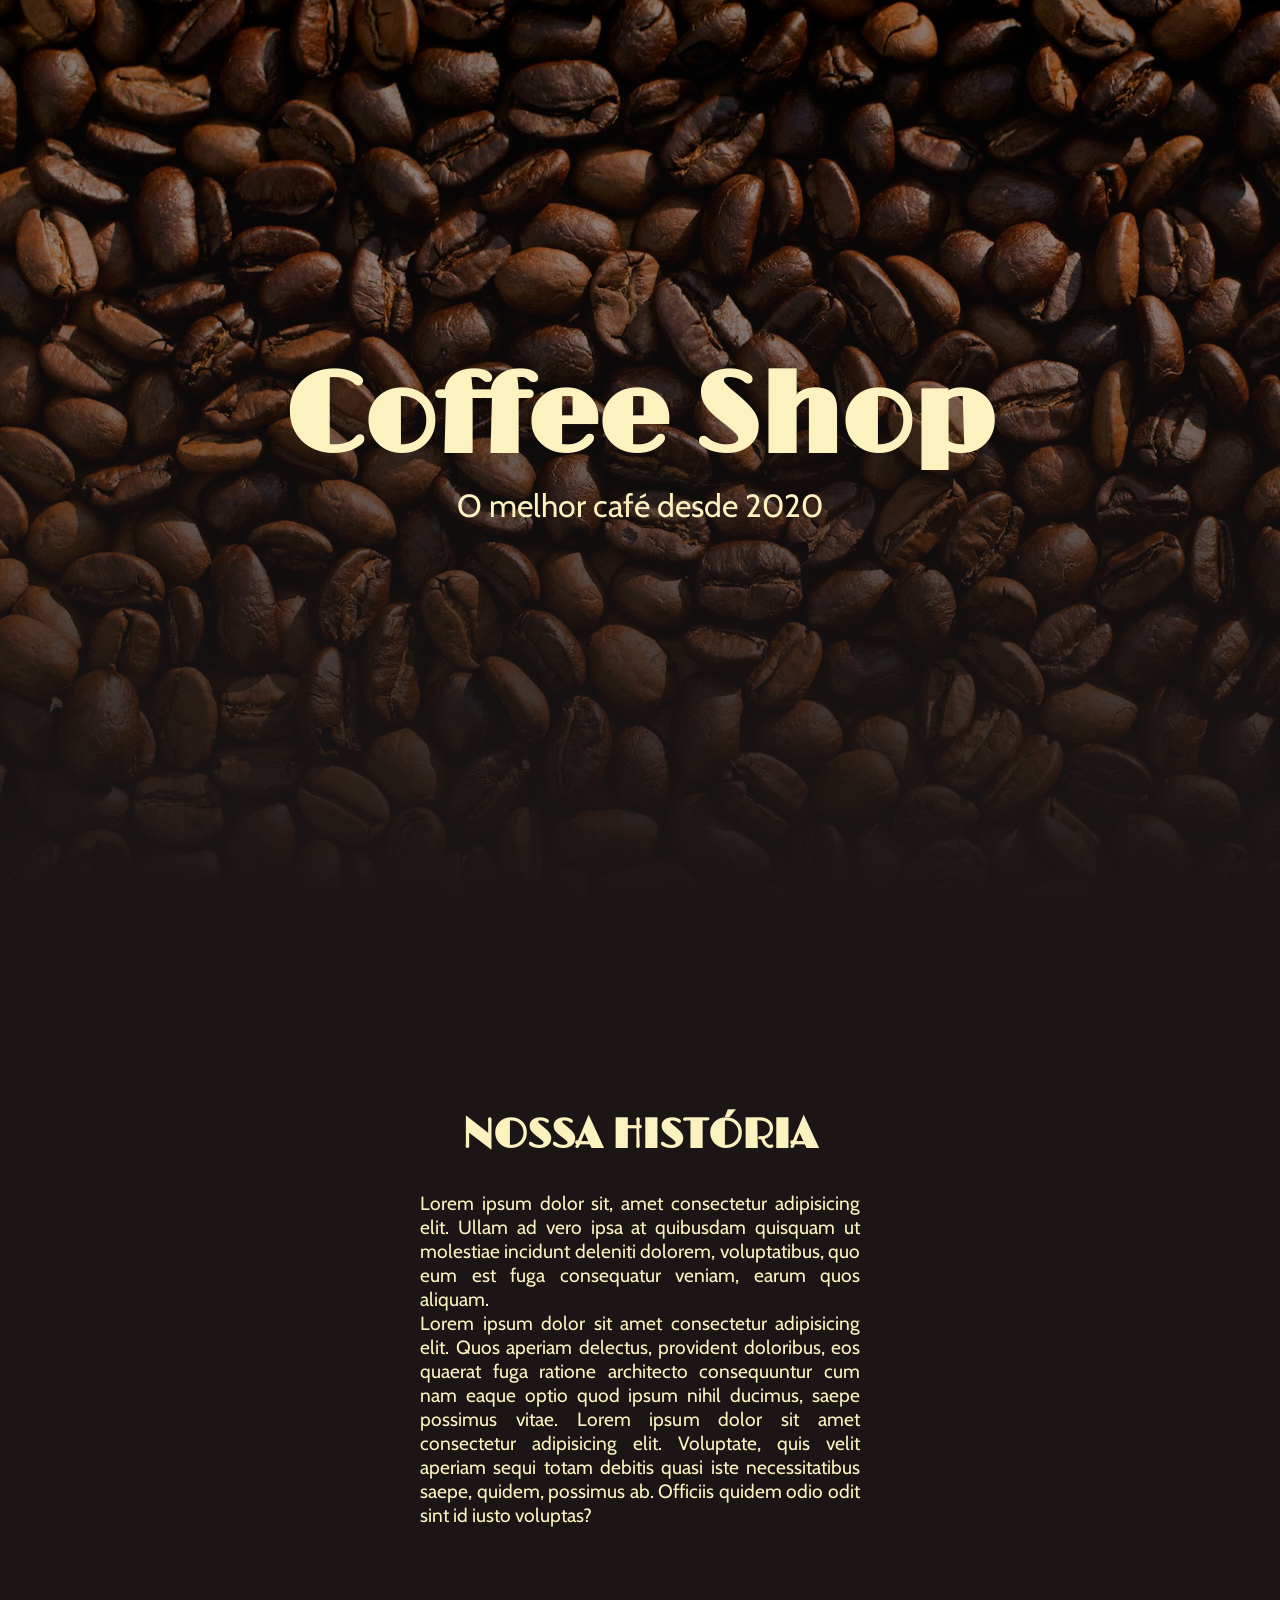
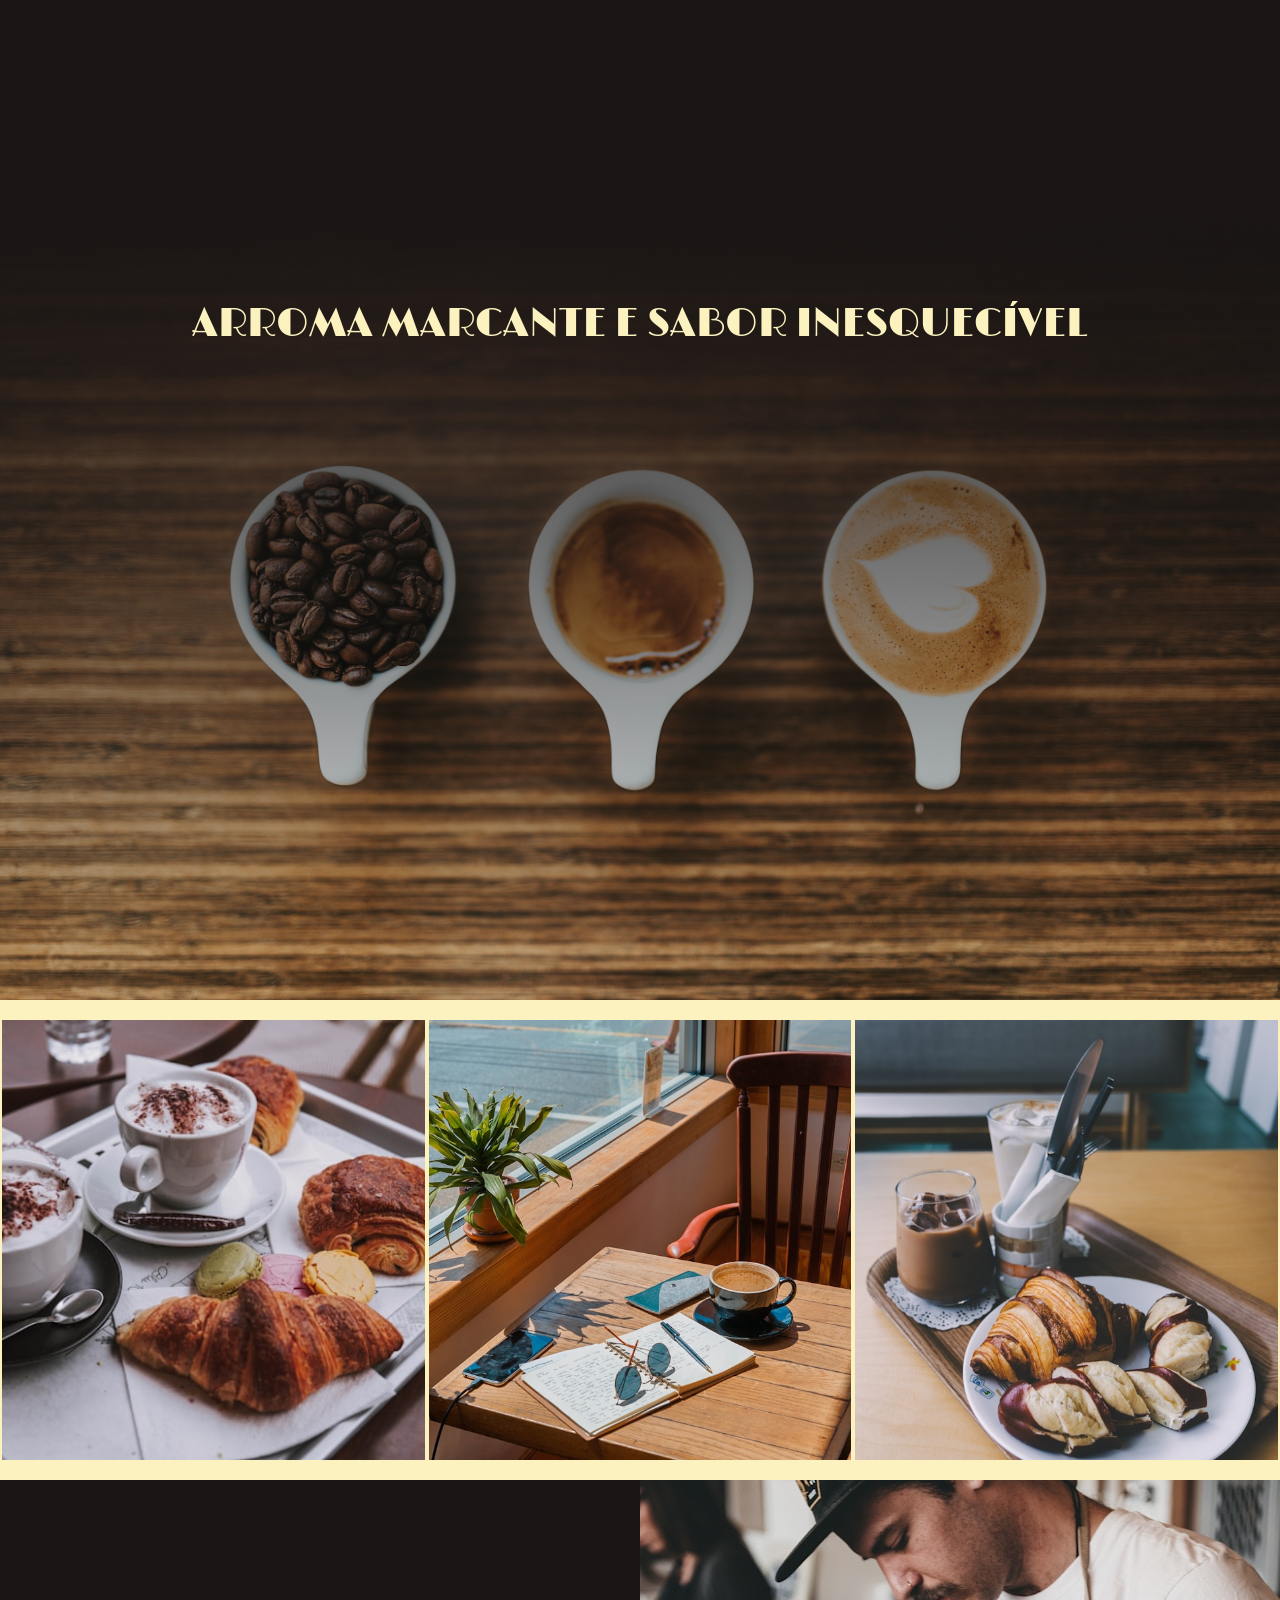
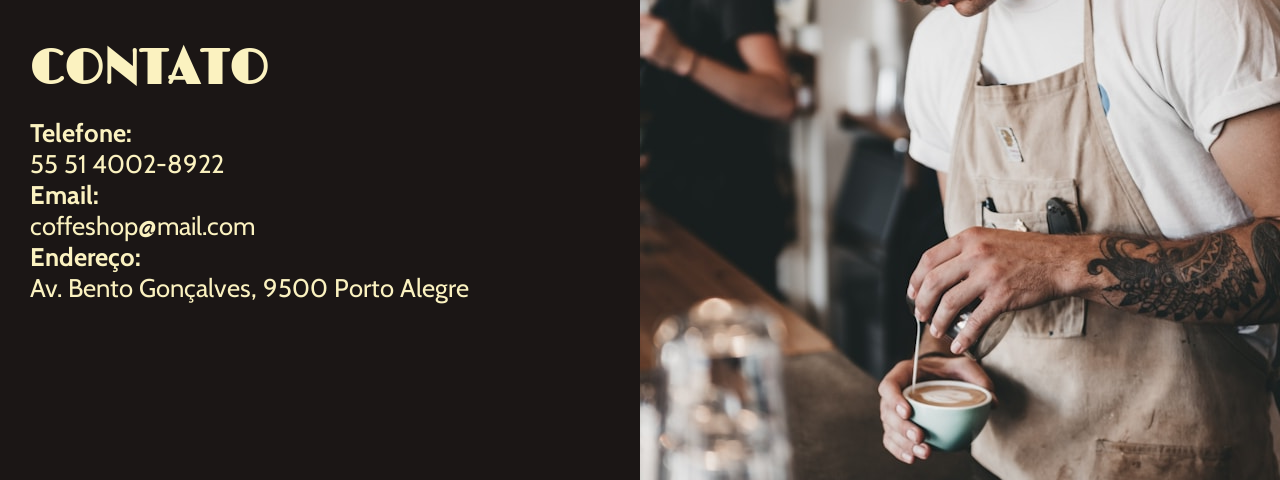
==== index.html @ 63035c63 "Organizando arquivos" ====
<!DOCTYPE html>
<html lang="pt-br">
<head>
    <meta charset="UTF-8">
    <meta name="viewport" content="width=device-width, initial-scale=1.0">
    <title>Coffee Shop</title>
    <link rel="stylesheet" href="estilos/style01.css">
    <link rel="shortcut icon" href="icon.ico" type="image/x-icon">
</head>
<body>
    <header>
        <div>
            <div>
                <h1>Coffee Shop</h1>
                <p>O melhor café desde 2020</p>
            </div>
        </div>
    </header>

    <main>
        <div>
            <section id="historia">
                <h2>NOSSA HISTÓRIA</h2>
                <P>Lorem ipsum dolor sit, amet consectetur adipisicing elit. Ullam ad vero ipsa at quibusdam quisquam ut molestiae incidunt deleniti dolorem, voluptatibus, quo eum est fuga consequatur veniam, earum quos aliquam.</P>
                <p>Lorem ipsum dolor sit amet consectetur adipisicing elit. Quos aperiam delectus, provident doloribus, eos quaerat fuga ratione architecto consequuntur cum nam eaque optio quod ipsum nihil ducimus, saepe possimus vitae. Lorem ipsum dolor sit amet consectetur adipisicing elit. Voluptate, quis velit aperiam sequi totam debitis quasi iste necessitatibus saepe, quidem, possimus ab. Officiis quidem odio odit sint id iusto voluptas?</p>
            </section>
        </div>

        <section id="sabores">
            <div>
                <p>ARROMA MARCANTE E SABOR INESQUECÍVEL</p>
            </div>
        </section>

        <section id="fotos">
            <div class="foto" id="f1"></div>
            <div class="foto" id="f2"></div>
            <div class="foto" id="f3"></div>
        </section>
    </main>

    <footer>
        <div id="texto">
            <h2>CONTATO</h2>
            <br>
            <p><strong>Telefone:</strong> <br>55 51 4002-8922</p>
            <p><strong>Email:</strong> <br>coffeshop@mail.com</p>
            <p><strong>Endereço:</strong> <br>Av. Bento Gonçalves, 9500 Porto Alegre</p>
        </div>
    </footer>
</body>
</html>
---- estilos/style01.css ----
@charset "UTF-8";

@import url('https://fonts.googleapis.com/css2?family=Limelight&display=swap');

@import url('https://fonts.googleapis.com/css2?family=Cabin:ital,wght@0,400..700;1,400..700&display=swap');

* {
    margin: 0px;
    padding: 0px;
}

body {
    background-color: var(--creme);
}

:root {
    --marrom-escuro: #1B1615;
    --marrom-medio: #322F20;
    --marrom-claro: #6A5837;
    --laranja: #F7B538;
    --creme: #FBF2C0;

    --font-titulo: "Limelight", sans-serif;
    --font-texto: "Cabin", sans-serif;
}

header {
    height: 900px;
    background-image: url(../imagens/cafe-graos.jpg);
    background-attachment: fixed;
}

header > div {
    background-image: linear-gradient(to bottom, rgba(0, 0, 0, 0), var(--marrom-escuro));
    height: 100%;
}

header > div > div {
    height: 100%;
    padding: 350px 0px;
    text-align: center;
    color: var(--creme);
}

header h1 {
    font-family: var(--font-titulo);
    font-size: 7em;
}

header p {
    font-family: var(--font-texto);
    font-size: 2em;
}

main > div {
    background-color: var(--marrom-escuro);
    height: 900px;
}

main > div > section#historia {
    color: var(--creme);
    display: block;
    margin: auto;
    height: 100%;
    padding: 180px 0px;
    max-width: 440px;
}

section#historia > h2 {
    font-family: var(--font-titulo);
    font-size: 2.6em;
    text-align: center;
    margin: 30px;
}

section#historia > p {
    font-family: var(--font-texto);
    font-size: 1.2em;
    text-align: justify;
}

main > section#sabores {
    background-image: linear-gradient(to top, rgba(0, 0, 0, 0), var(--marrom-escuro)), url(../imagens/xicaras.jpg);
    background-size: cover;
    background-position: center center;
    height: 800px;
}

section#sabores > div > p {
    font-family: var(--font-titulo);
    font-size: 2.5em;
    text-align: center;
    color: var(--creme);
    padding: 100px 0px;
}

section#fotos {
    height: 440px;
    margin-top: 20px;
    margin-bottom: 20px; 
    text-align: center;
    background-color: var(--creme);
}

section#fotos > div.foto {
    display: inline-block;
    height: 100%;
    width: 33%;
    background-size: cover;
    background-position: center center;
}

div#f1 {
    background-image: url(../imagens/foto-c.jpg);
}

div#f2 {
    background-image: url(../imagens/foto-a.jpg);
}

div#f3 {
    background-image: url(../imagens/foto-d.jpg);
}

footer {
    background-color: var(--marrom-escuro);
    background-image: url(../imagens/barista.jpg);
    background-repeat: no-repeat;
    background-position: right top;
    color: var(--creme);
    height: 600px;
}

footer > div#texto {
    padding: 160px 30px;
}

footer h2 {
    font-family: var(--font-titulo);
    font-size: 3em;
}

footer p {
    font-family: var(--font-texto);
    font-size: 1.6em;
}
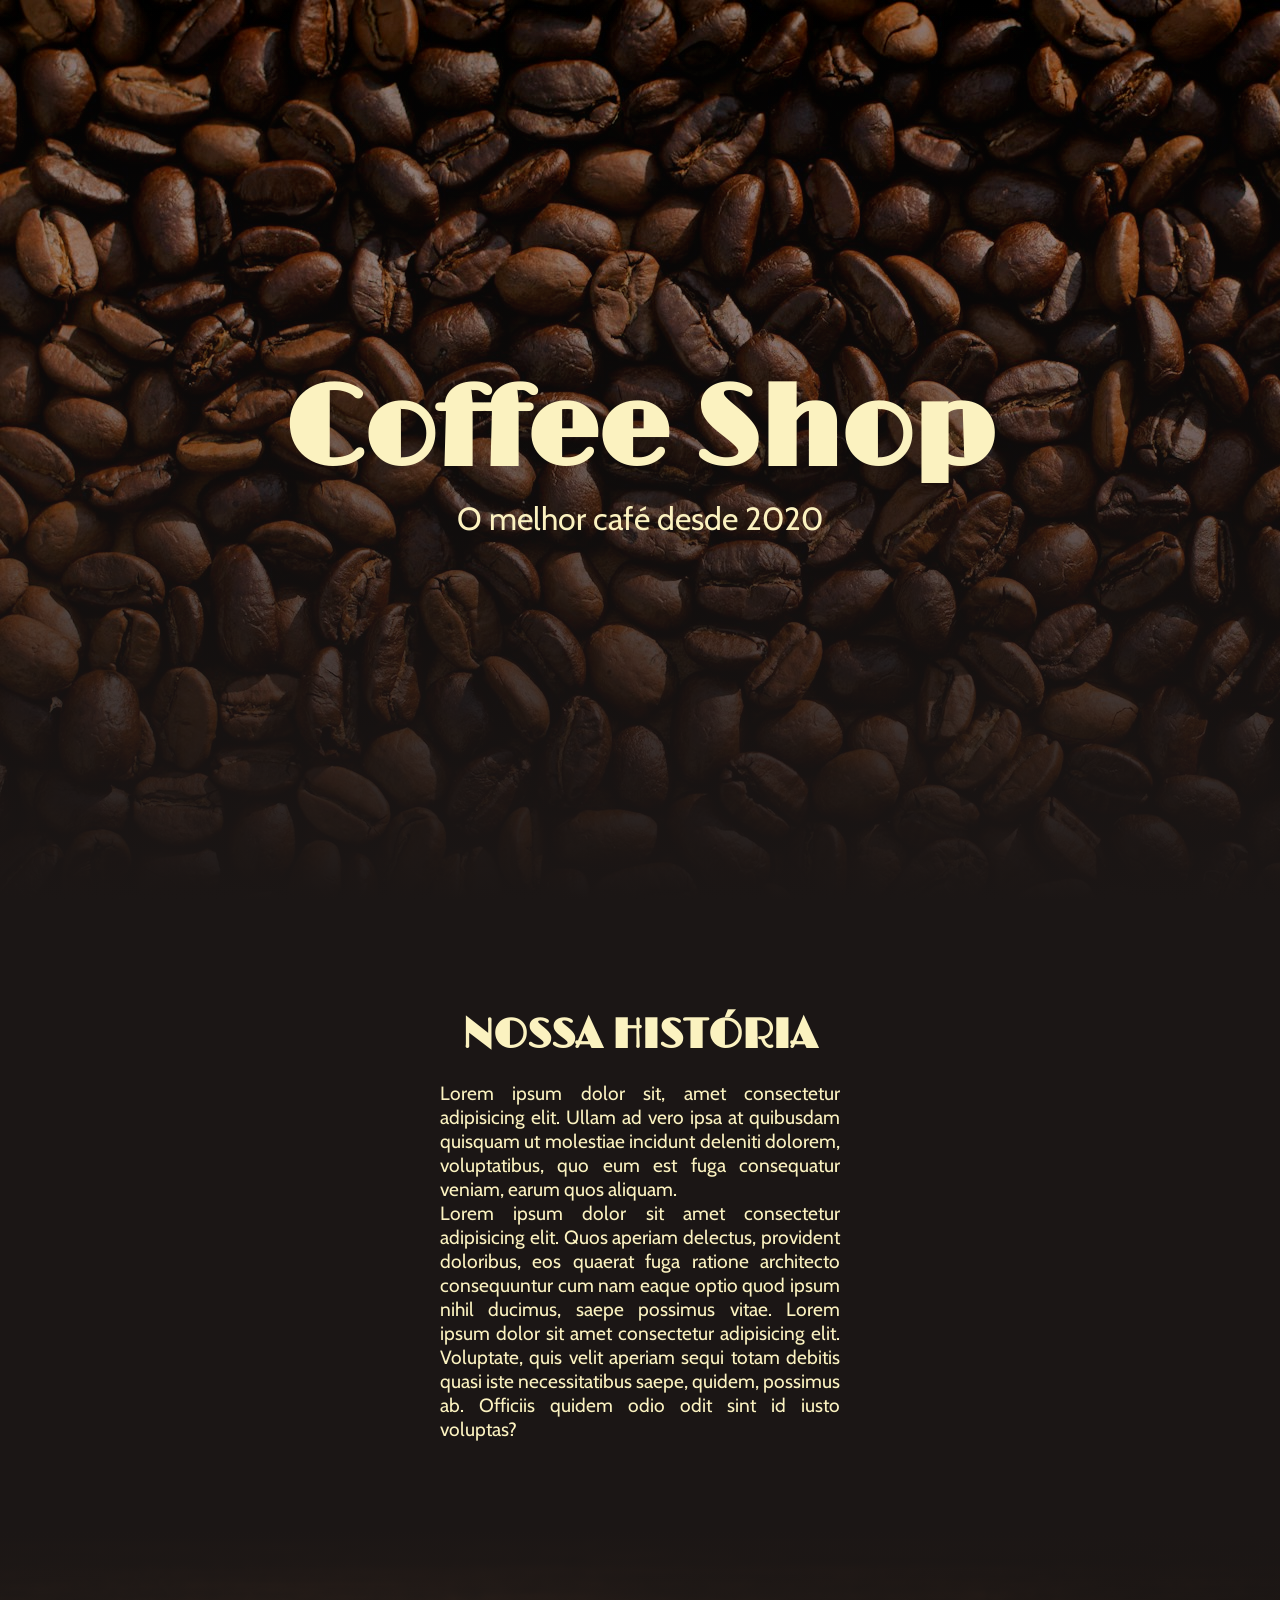
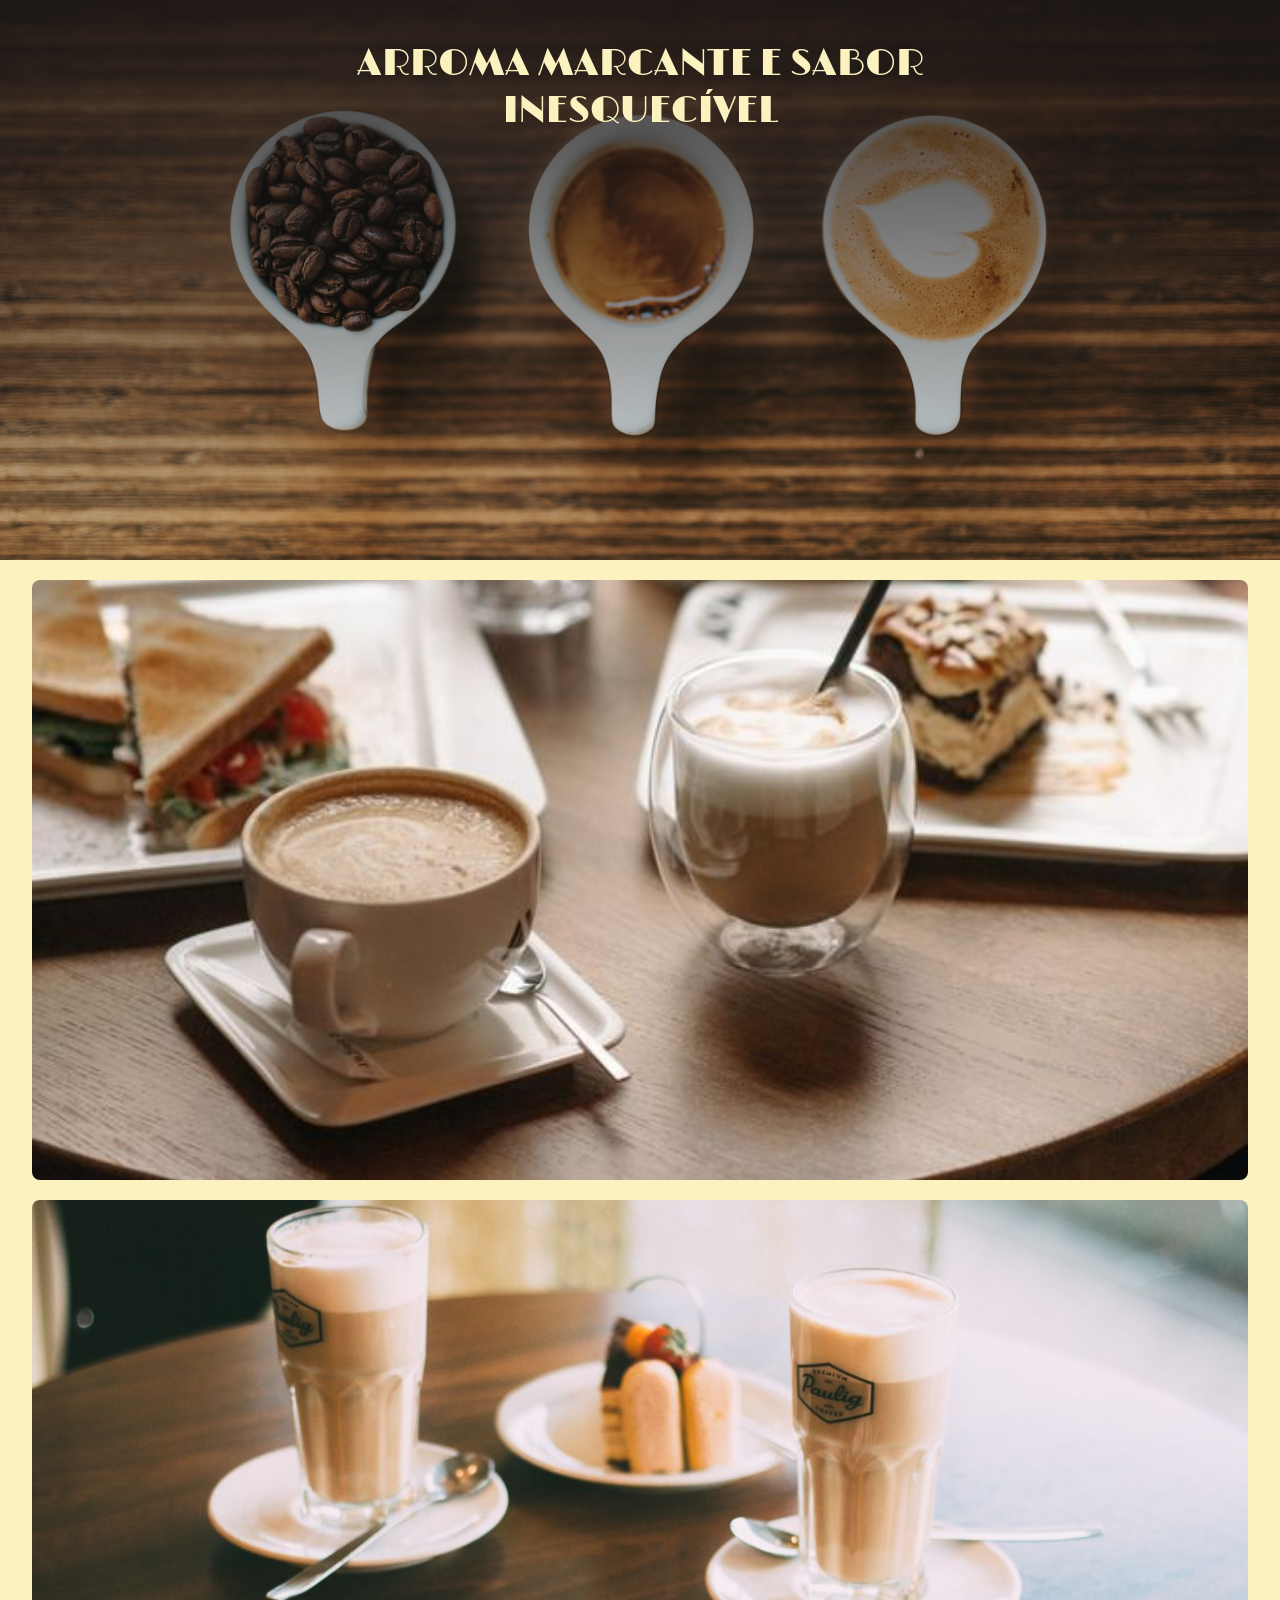
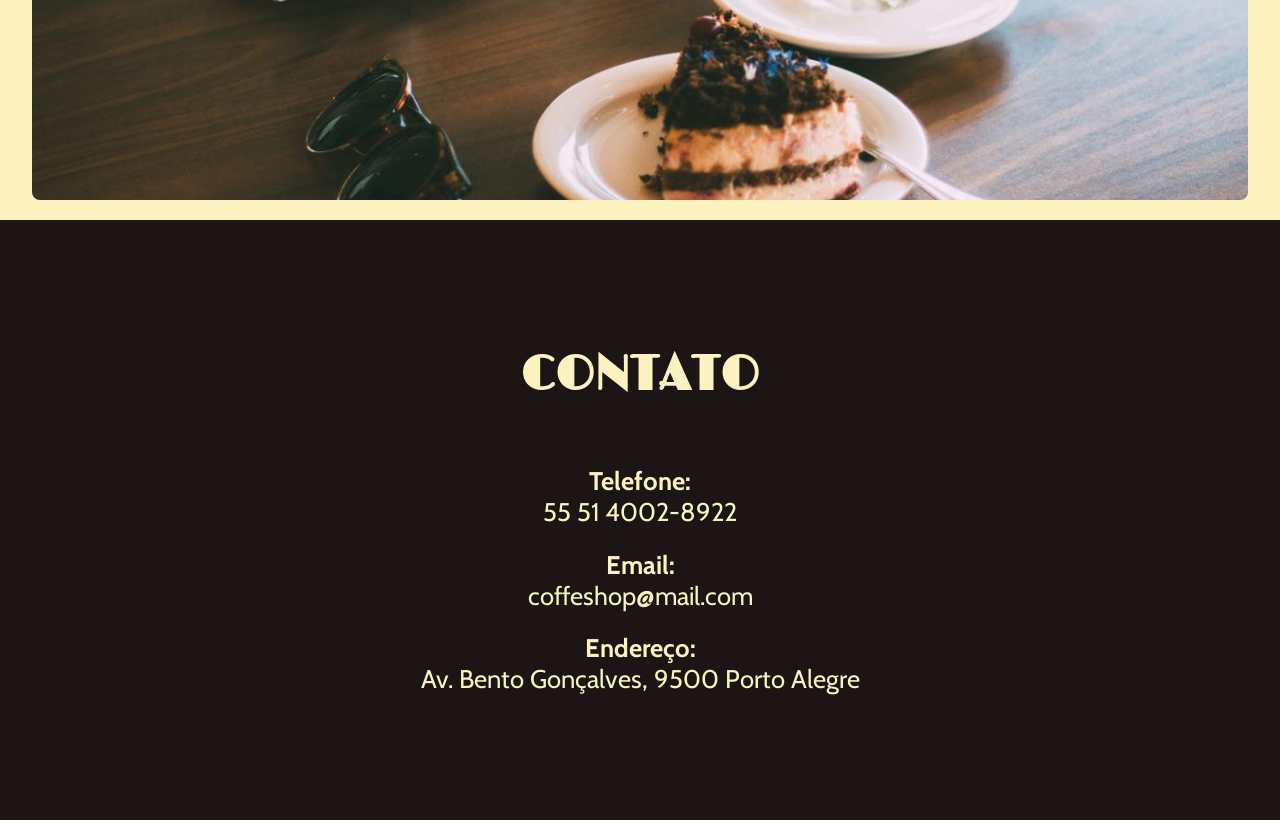
==== commit f7d3487f: "mobile first" ====
--- a/index.html
+++ b/index.html
@@ -4,20 +4,25 @@
     <meta charset="UTF-8">
     <meta name="viewport" content="width=device-width, initial-scale=1.0">
     <title>Coffee Shop</title>
-    <link rel="stylesheet" href="estilos/style01.css">
+    <link rel="stylesheet" href="estilos/style.css">
     <link rel="shortcut icon" href="icon.ico" type="image/x-icon">
 </head>
-<body>
-    <header>
-        <div>
-            <div>
+<body class="container">
+
+    <header class="item">
+
+        <div class="container">
+
+            <div class="item">
                 <h1>Coffee Shop</h1>
                 <p>O melhor café desde 2020</p>
             </div>
+
         </div>
+
     </header>
 
-    <main>
+    <main class="item">
         <div>
             <section id="historia">
                 <h2>NOSSA HISTÓRIA</h2>
@@ -27,19 +32,19 @@
         </div>
 
         <section id="sabores">
-            <div>
-                <p>ARROMA MARCANTE E SABOR INESQUECÍVEL</p>
+            <div class="item">
+                <p>ARROMA MARCANTE E SABOR <br>INESQUECÍVEL</p>
             </div>
         </section>
 
-        <section id="fotos">
-            <div class="foto" id="f1"></div>
-            <div class="foto" id="f2"></div>
-            <div class="foto" id="f3"></div>
+        <section id="fotos" class="container">
+            <img id="f1" src="imagens/foto-c.jpg" alt="cafés e croassaints">
+            <img id="f2" src="imagens/foto-e.jpg" alt="cafés e croassaints">
+            <img id="f3" src="imagens/foto-f.jpg" alt="cafés e croassaints">
         </section>
     </main>
 
-    <footer>
+    <footer class="item">
         <div id="texto">
             <h2>CONTATO</h2>
             <br>
@@ -48,5 +53,6 @@
             <p><strong>Endereço:</strong> <br>Av. Bento Gonçalves, 9500 Porto Alegre</p>
         </div>
     </footer>
+    
 </body>
 </html>
--- a/estilos/style.css
+++ b/estilos/style.css
@@ -0,0 +1,162 @@
+@charset "UTF-8";
+
+@import url('https://fonts.googleapis.com/css2?family=Limelight&display=swap');
+
+@import url('https://fonts.googleapis.com/css2?family=Cabin:ital,wght@0,400..700;1,400..700&display=swap');
+
+* {
+    margin: 0px;
+    padding: 0px;
+    box-sizing: border-box;
+}
+
+:root {
+    --marrom-escuro: #1B1615;
+    --marrom-medio: #322F20;
+    --marrom-claro: #6A5837;
+    --laranja: #F7B538;
+    --creme: #FBF2C0;
+
+    --font-titulo: "Limelight", sans-serif;
+    --font-texto: "Cabin", sans-serif;
+}
+
+
+body {
+    background-color: var(--creme);
+    display: grid;
+}
+
+body > .item {
+    /*border: 5px dashed green;*/
+}
+
+header {
+    background-image: url(../imagens/cafe-graos.jpg);
+    background-attachment: fixed;
+    height: 900px;
+    color: var(--creme);
+}
+
+header .container {
+    background-image: linear-gradient(to bottom, rgba(0, 0, 0, 0), var(--marrom-escuro));
+    height: 100%;
+    display: flex;
+    justify-content: center;
+}
+
+header .item {
+    text-align: center;
+    max-width: 60%;
+    flex: 1 1 400px;
+    align-self: center;
+
+}
+
+header h1 {
+    font-family: var(--font-titulo);
+    font-size: 7em;
+}
+
+header p {
+    font-family: var(--font-texto);
+    font-size: 2em;
+}
+
+main {
+    display: grid;
+    grid-template: 1fr 1fr 2fr / 100vw
+}
+
+main > div {
+    background-color: var(--marrom-escuro);
+    color: var(--creme);
+    display: flex;
+    justify-content: center;
+}
+
+main #historia {
+    flex: 0 1 400px;
+    align-self: center;
+}
+
+#historia > h2 {
+    font-family: var(--font-titulo);
+    font-size: 2.6em;
+    text-align: center;
+    margin: 20px;
+}
+
+#historia > p {
+    font-family: var(--font-texto);
+    font-size: 1.2em;
+    text-align: justify;
+}
+
+#sabores {
+    background-image: linear-gradient(to top, rgba(0, 0, 0, 0), var(--marrom-escuro)), url(../imagens/xicaras.jpg);
+    background-size: cover;
+    background-position: center center;
+    display: flex;
+    justify-content: center;
+    align-items: center;
+}
+
+#sabores .item {
+    height: 65%;
+    flex: 0 1 auto;
+}
+
+#sabores p {
+    font-family: var(--font-titulo);
+    font-size: 2.4em;
+    text-align: center;
+    color: var(--creme);
+}
+
+#fotos {
+    margin: 20px 0px;
+    display: flex;
+    flex-flow: column nowrap;
+    gap: 20px;
+    align-items: center;
+}
+
+#fotos img {
+    width: 95%;
+    height: 600px;
+    object-fit: cover;
+    border-radius: 8px;
+}
+
+#fotos #f1 {
+    display: none;
+}
+
+footer {
+    background-color: var(--marrom-escuro);
+    color: var(--creme);
+    height: 600px;
+    display: flex;
+    flex-direction: column;
+    justify-content: center;
+}
+
+footer > div#texto {
+    text-align: center;
+    height: 60%;
+    display: flex;
+    gap: 10px;
+    flex-direction: column;
+    justify-content: space-around;
+}
+
+footer h2 {
+    font-family: var(--font-titulo);
+    font-size: 3em;
+}
+
+footer p {
+    font-family: var(--font-texto);
+    font-size: 1.6em;
+}
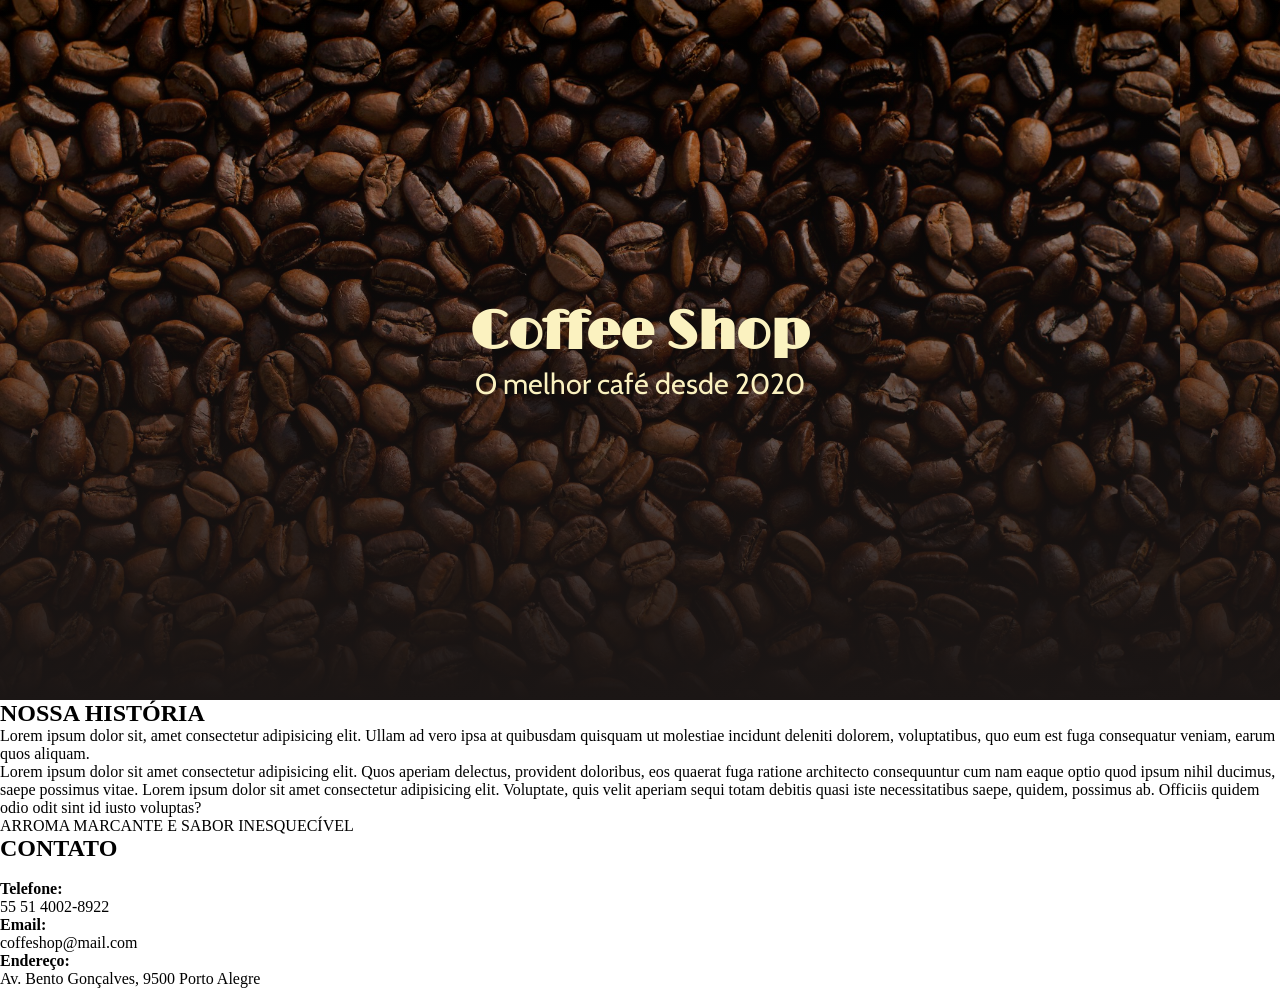
==== commit 58b316d4: "Reiniciar o style" ====
--- a/index.html
+++ b/index.html
@@ -4,25 +4,20 @@
     <meta charset="UTF-8">
     <meta name="viewport" content="width=device-width, initial-scale=1.0">
     <title>Coffee Shop</title>
-    <link rel="stylesheet" href="estilos/style.css">
+    <link rel="stylesheet" href="style.css">
     <link rel="shortcut icon" href="icon.ico" type="image/x-icon">
 </head>
-<body class="container">
-
-    <header class="item">
-
-        <div class="container">
-
-            <div class="item">
+<body>
+    <header>
+        <div>
+            <div>
                 <h1>Coffee Shop</h1>
                 <p>O melhor café desde 2020</p>
             </div>
-
         </div>
-
     </header>
 
-    <main class="item">
+    <main>
         <div>
             <section id="historia">
                 <h2>NOSSA HISTÓRIA</h2>
@@ -32,19 +27,19 @@
         </div>
 
         <section id="sabores">
-            <div class="item">
-                <p>ARROMA MARCANTE E SABOR <br>INESQUECÍVEL</p>
+            <div>
+                <p>ARROMA MARCANTE E SABOR INESQUECÍVEL</p>
             </div>
         </section>
 
-        <section id="fotos" class="container">
-            <img id="f1" src="imagens/foto-c.jpg" alt="cafés e croassaints">
-            <img id="f2" src="imagens/foto-e.jpg" alt="cafés e croassaints">
-            <img id="f3" src="imagens/foto-f.jpg" alt="cafés e croassaints">
+        <section id="fotos">
+            <div class="foto" id="f1"></div>
+            <div class="foto" id="f2"></div>
+            <div class="foto" id="f3"></div>
         </section>
     </main>
 
-    <footer class="item">
+    <footer>
         <div id="texto">
             <h2>CONTATO</h2>
             <br>
--- a/style.css
+++ b/style.css
@@ -0,0 +1,54 @@
+@charset "UTF-8";
+
+@import url('https://fonts.googleapis.com/css2?family=Limelight&display=swap');
+
+@import url('https://fonts.googleapis.com/css2?family=Cabin:ital,wght@0,400..700;1,400..700&display=swap');
+
+* {
+    margin: 0px;
+    padding: 0px;
+    box-sizing: border-box;
+}
+
+:root {
+    --marrom-escuro: #1B1615;
+    --marrom-medio: #322F20;
+    --marrom-claro: #6A5837;
+    --laranja: #F7B538;
+    --creme: #FBF2C0;
+
+    --font-titulo: "Limelight", sans-serif;
+    --font-texto: "Cabin", sans-serif;
+}
+
+header {
+    background-image: url(imagens/cafe-graos.jpg);
+    background-size: contain;
+    background-attachment: fixed;
+    height: 700px;
+}
+
+header > div {
+    background-image: linear-gradient(to bottom, rgba(0, 0, 0, 0), var(--marrom-escuro));
+    height: 100%;
+    display: flex;
+    justify-content: center;
+    align-items: center;
+
+}
+
+header > div > div {
+    flex: 0 1 auto;
+    color: var(--creme);
+    text-align: center;
+}
+
+header h1 {
+    font-family: var(--font-titulo);
+    font-size: 3.4em;
+}
+
+header p {
+    font-family: var(--font-texto);
+    font-size: 1.8em;
+}
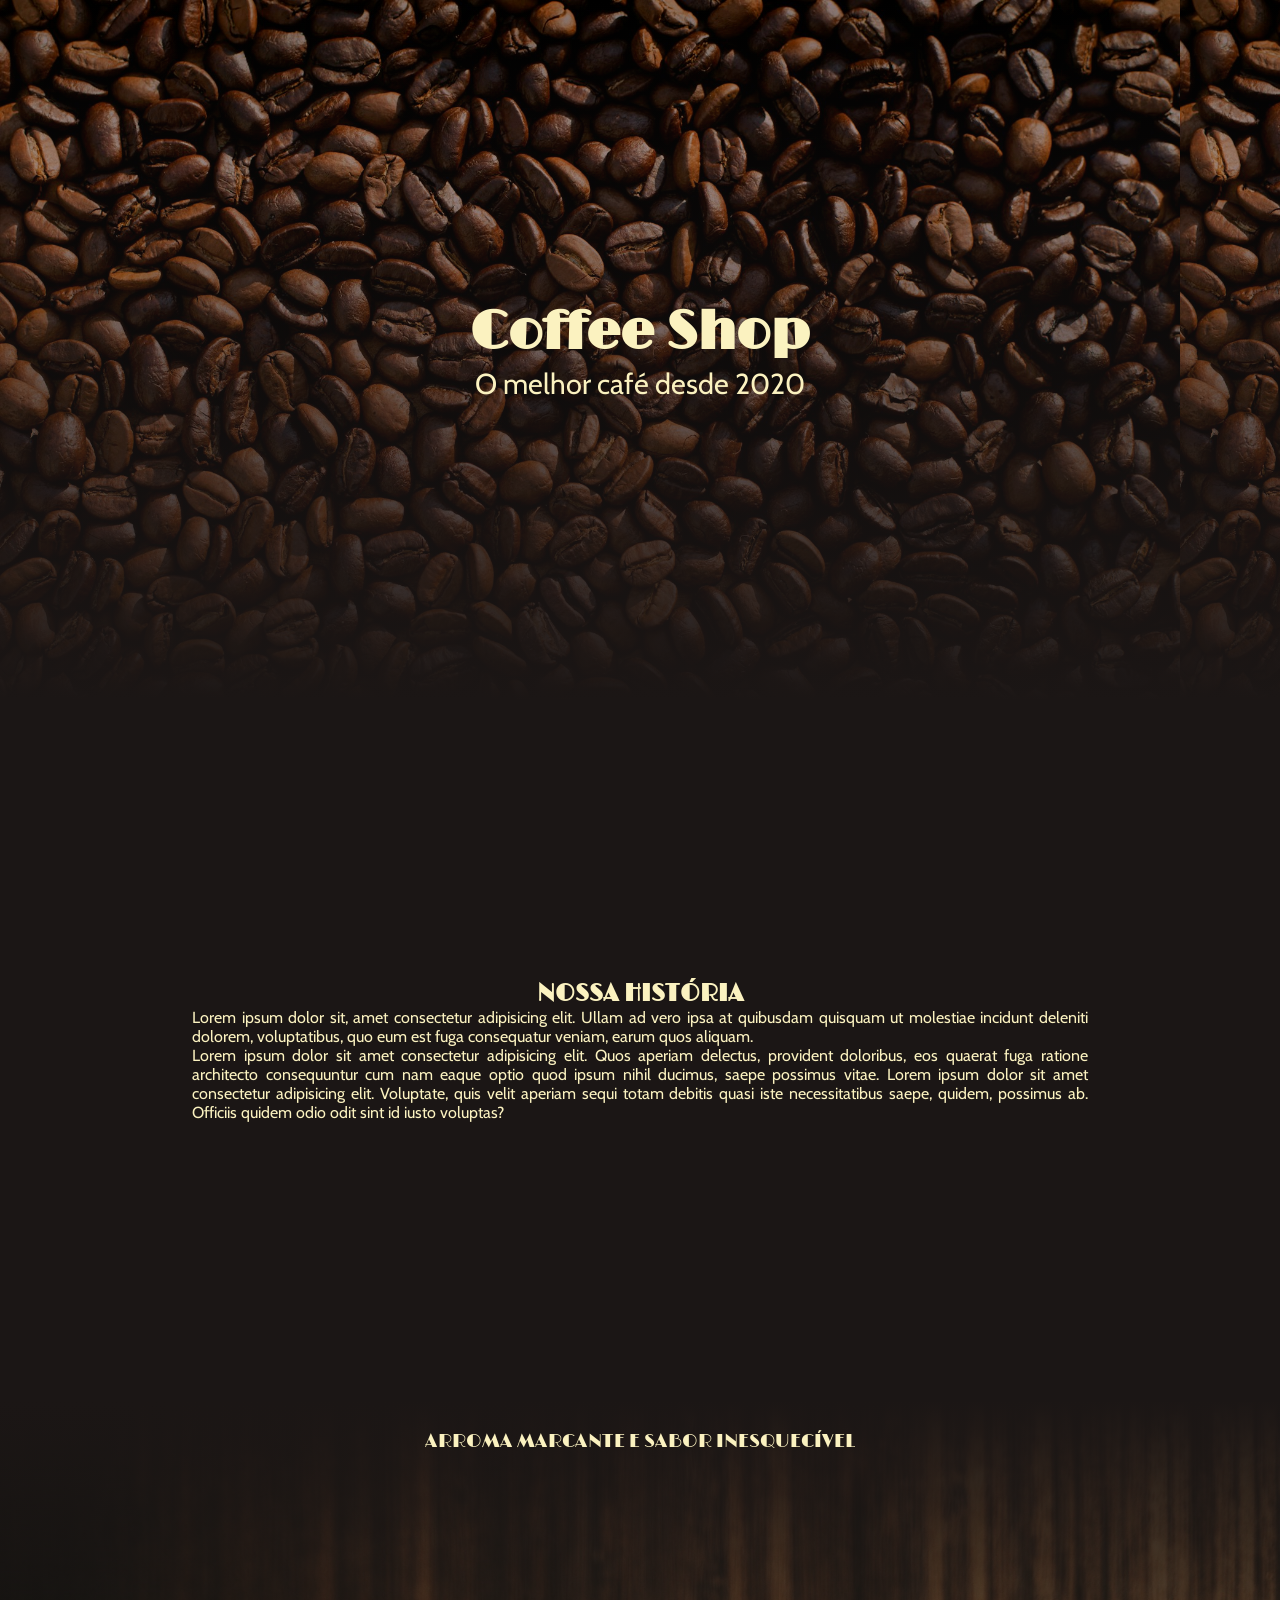
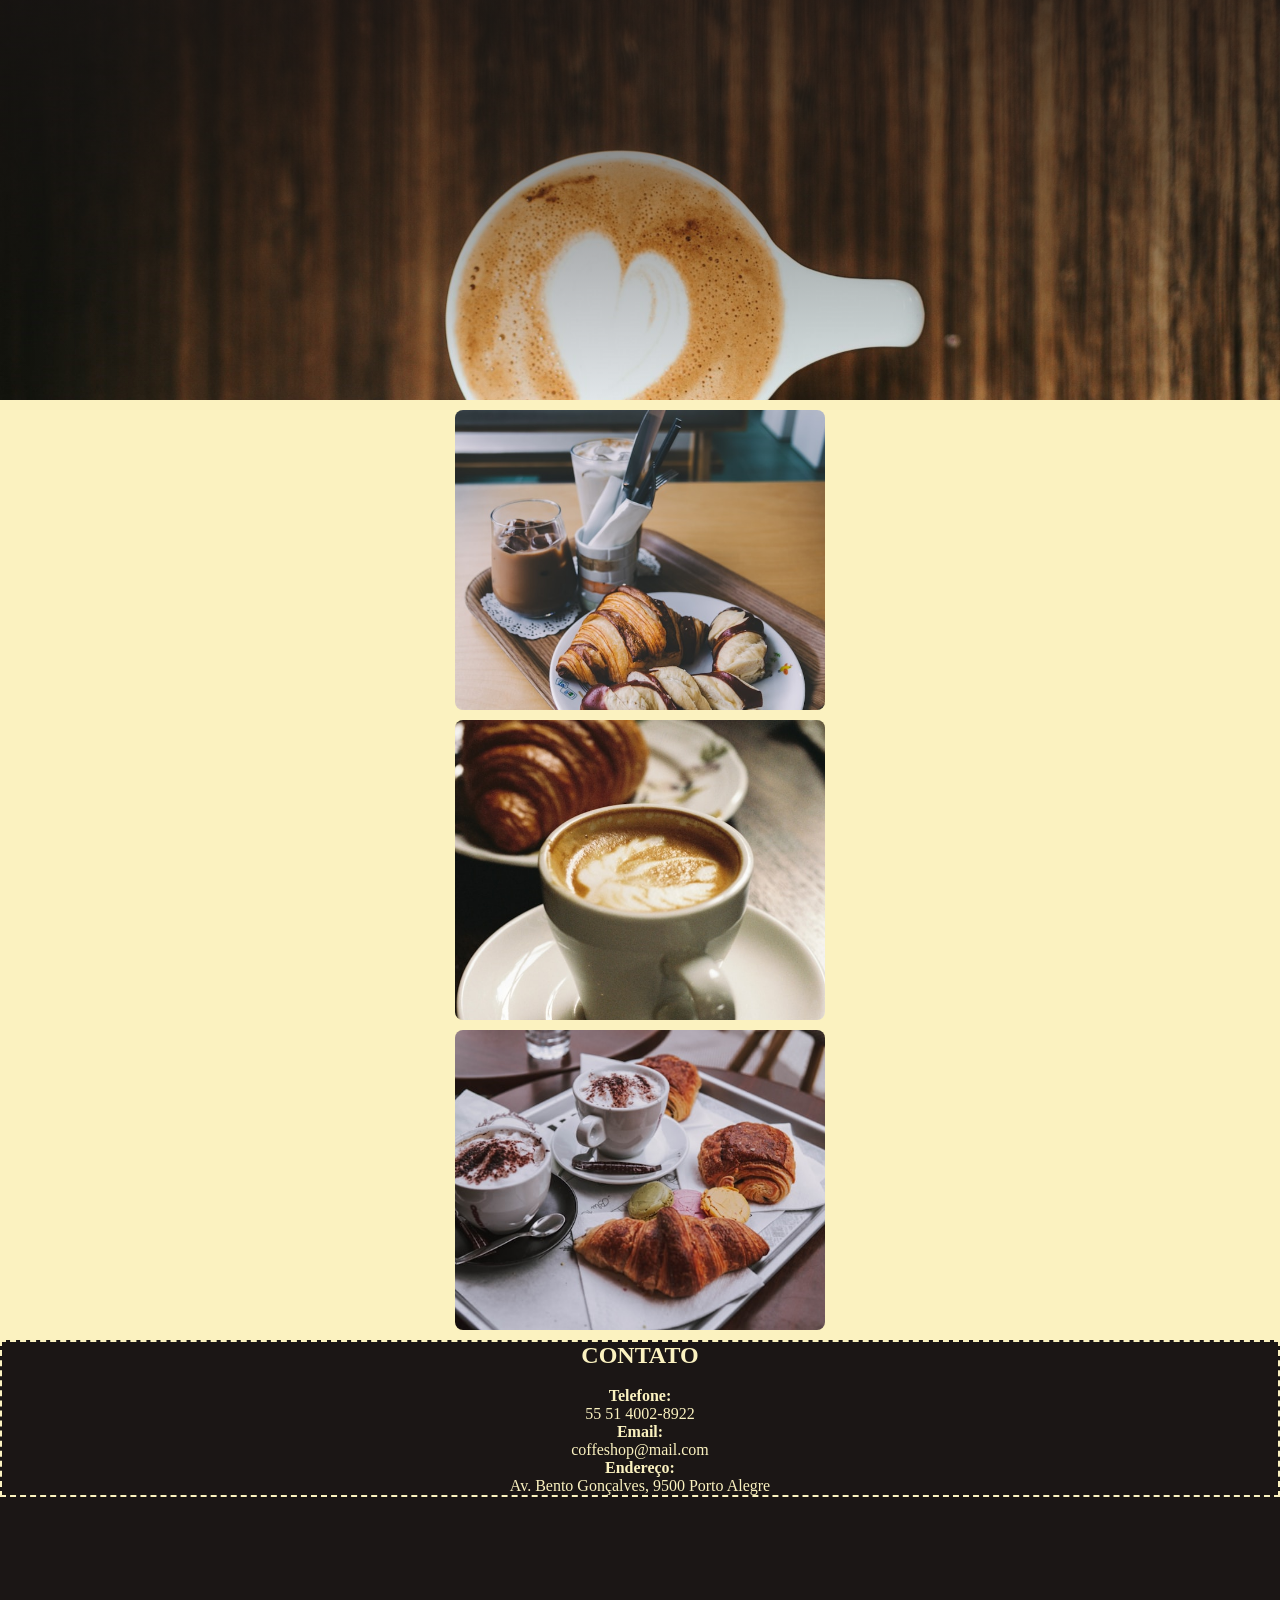
==== commit 1ef1a342: "update style" ====
--- a/index.html
+++ b/index.html
@@ -18,6 +18,7 @@
     </header>
 
     <main>
+
         <div>
             <section id="historia">
                 <h2>NOSSA HISTÓRIA</h2>
@@ -33,9 +34,14 @@
         </section>
 
         <section id="fotos">
+            <img src="imagens/foto-d.jpg" alt="">
+            <img src="imagens/foto-b.jpg" alt="">
+            <img src="imagens/foto-c.jpg" alt="">
+            <!--
             <div class="foto" id="f1"></div>
             <div class="foto" id="f2"></div>
             <div class="foto" id="f3"></div>
+            -->
         </section>
     </main>
 
--- a/style.css
+++ b/style.css
@@ -20,6 +20,13 @@
     --font-titulo: "Limelight", sans-serif;
     --font-texto: "Cabin", sans-serif;
 }
+
+body {
+    background-color: var(--creme);
+}
+
+/* ============================================== */
+/* vvvvvvvvvvvvvvvvvvv HEADER vvvvvvvvvvvvvvvvvvv */
 
 header {
     background-image: url(imagens/cafe-graos.jpg);
@@ -51,4 +58,83 @@
 header p {
     font-family: var(--font-texto);
     font-size: 1.8em;
+}
+
+/* ^^^^^^^^^^^^^^^^^^^ HEADER ^^^^^^^^^^^^^^^^^^^ */
+/* ============================================== */
+/* vvvvvvvvvvvvvvvvvvvv MAIN vvvvvvvvvvvvvvvvvvvv */
+
+main > div {
+    background-color: var(--marrom-escuro);
+    height: 700px;
+    display: flex;
+    justify-content: center;
+    align-items: center;
+}
+
+#historia {
+    flex: 0 0 70%;
+    color: var(--creme);
+}
+
+#historia h2 {
+    font-family: var(--font-titulo);
+    text-align: center;
+}
+
+#historia p {
+    font-family: var(--font-texto);
+    text-align: justify;
+}
+
+/* ============================================== */
+
+#sabores {
+    background-image: linear-gradient(to top, rgba(0, 0, 0, 0), var(--marrom-escuro)), url(imagens/xicaras-empe.jpg);
+    background-size: cover;
+    background-repeat: no-repeat;
+    height: 600px;
+    display: flex;
+    justify-content: center;
+    align-items: center;
+}
+
+#sabores > div {
+    height: 90%;
+    color: var(--creme);
+    text-align: center;
+    font-size: 1.2em;
+    font-family: var(--font-titulo);
+}
+
+/* ============================================== */
+
+#fotos {
+    display: flex;
+    flex-direction: column;
+    gap: 10px;
+    align-items: center;
+    margin: 10px 0px;
+}
+
+#fotos img {
+    width: 370px;
+    height: 300px;
+    object-fit: cover;
+    border-radius: 8px;
+}
+
+/* ^^^^^^^^^^^^^^^^^^^^ MAIN ^^^^^^^^^^^^^^^^^^^^ */
+/* ============================================== */
+/* vvvvvvvvvvvvvvvvvvv FOOTER vvvvvvvvvvvvvvvvvvv */
+
+footer {
+    height: 450px;
+    background-color: var(--marrom-escuro);
+    color: var(--creme);
+    text-align: center;
+}
+
+footer #texto {
+    border: 2px dashed var(--creme);
 }
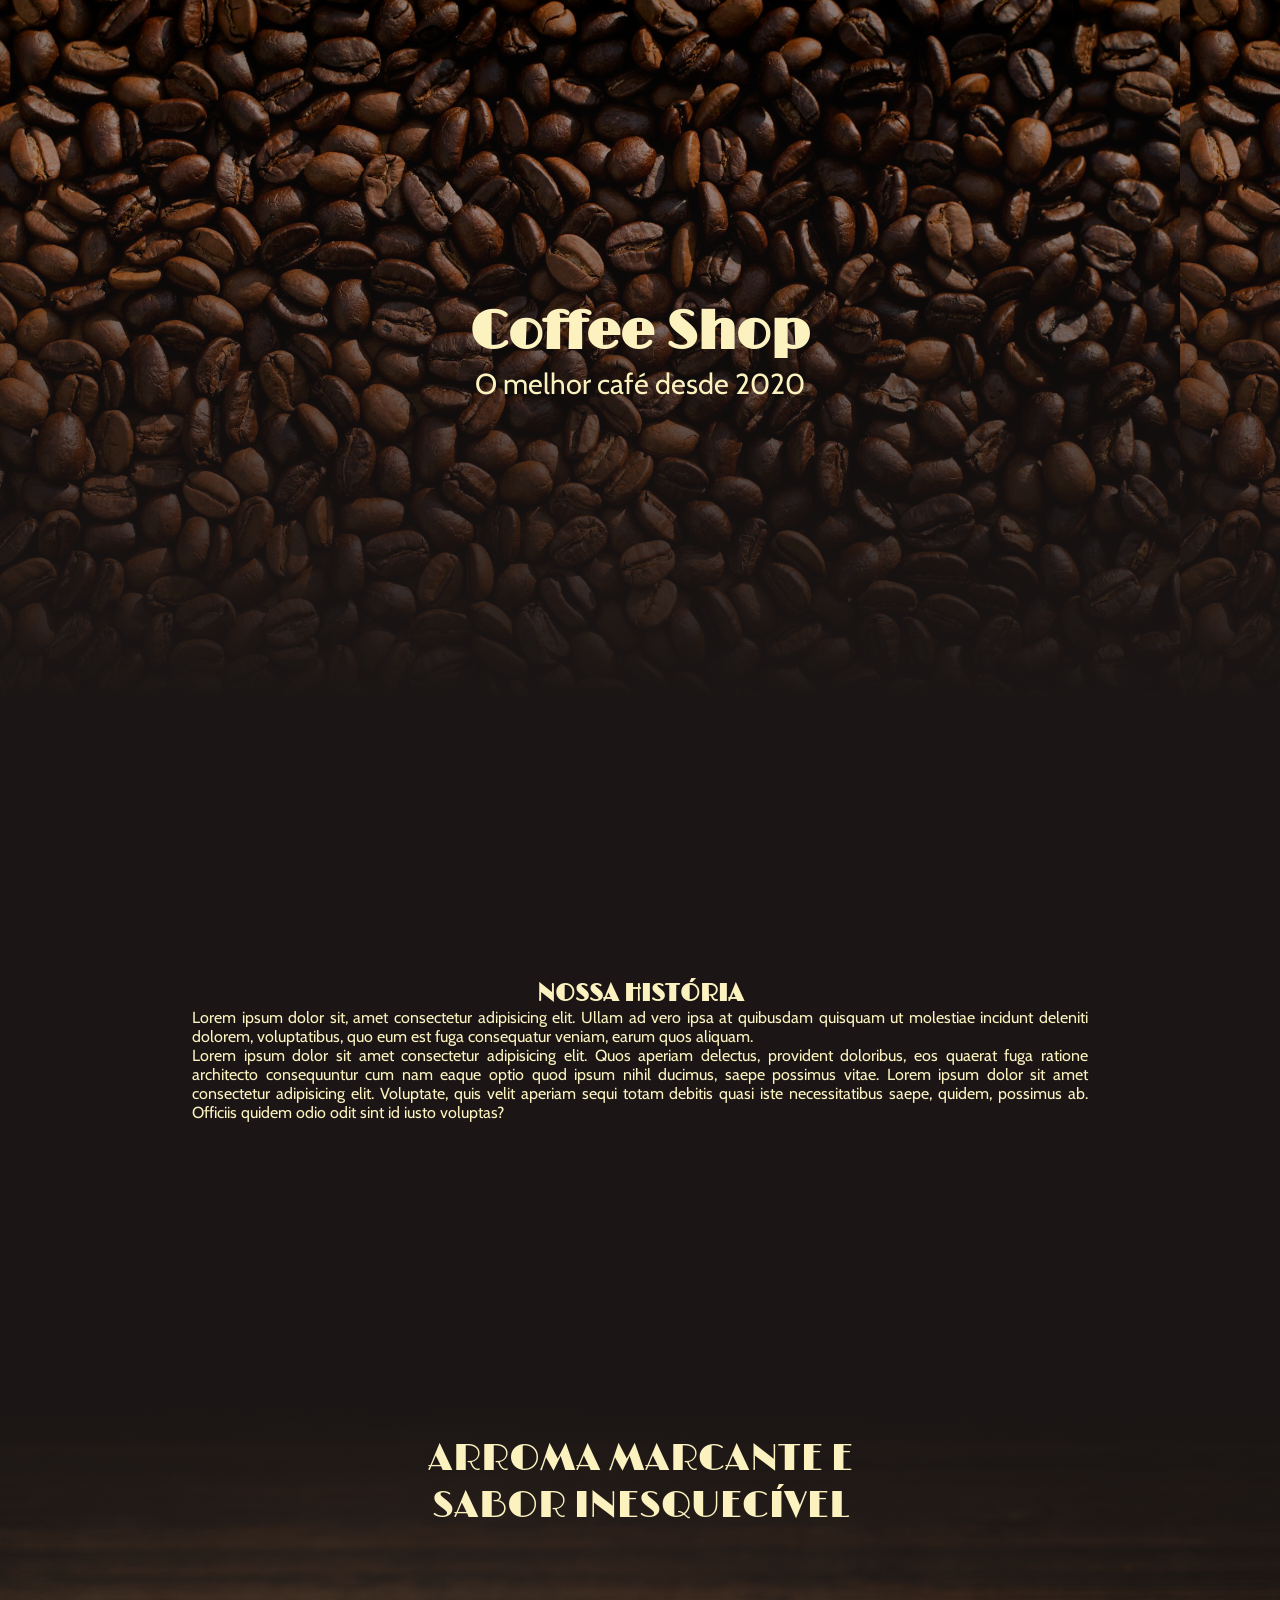
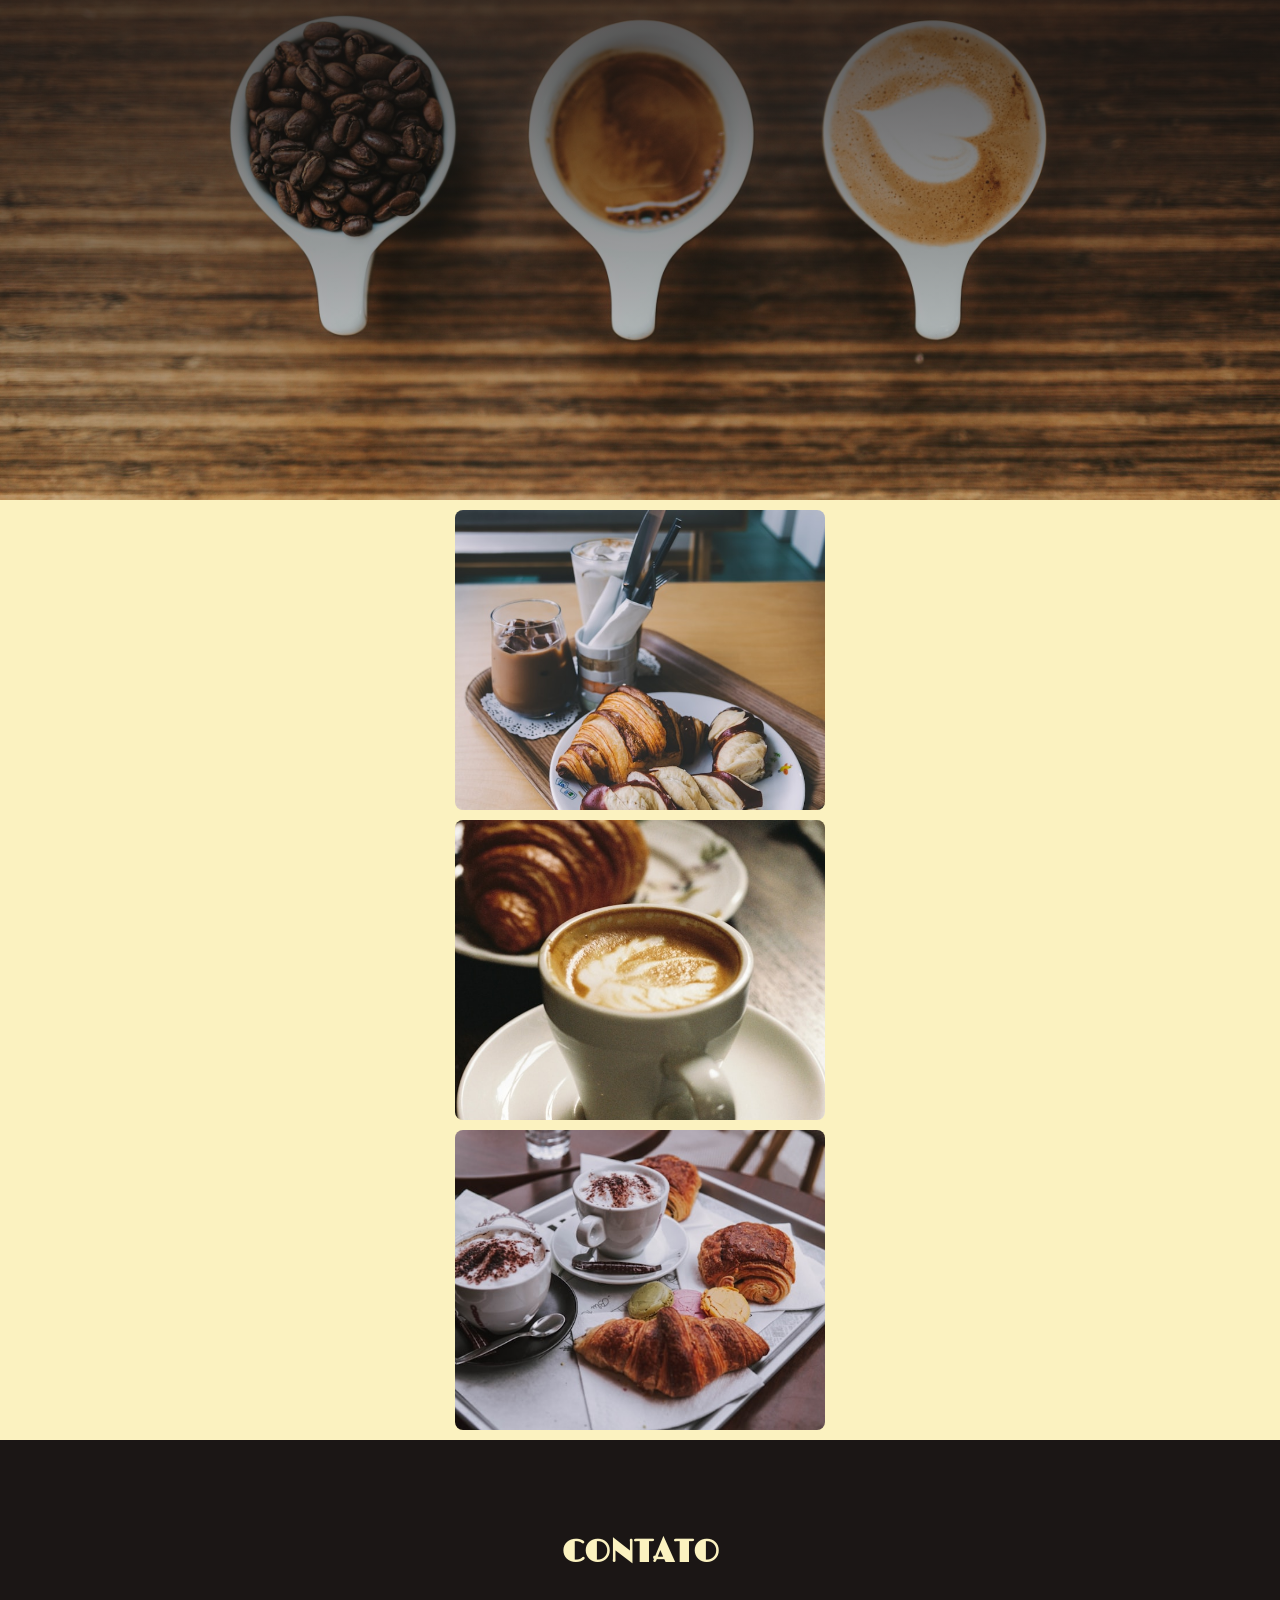
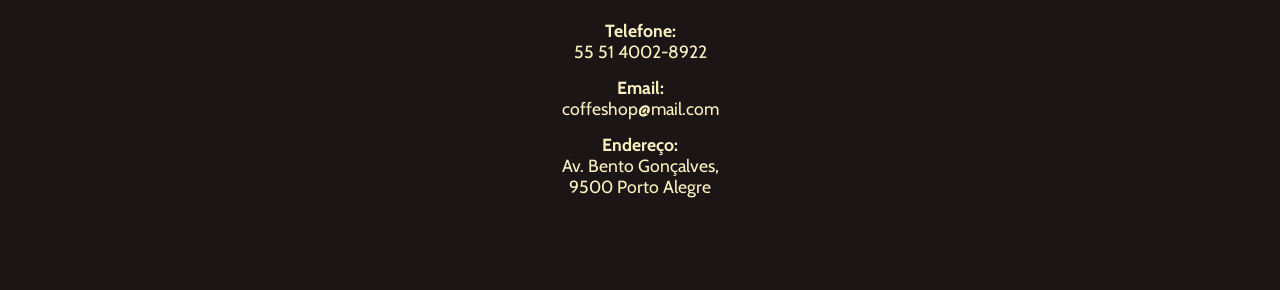
==== commit cb1fc5fa: "versão mobile finalizada" ====
--- a/index.html
+++ b/index.html
@@ -5,6 +5,7 @@
     <meta name="viewport" content="width=device-width, initial-scale=1.0">
     <title>Coffee Shop</title>
     <link rel="stylesheet" href="style.css">
+    <link rel="stylesheet" href="media-query.css">
     <link rel="shortcut icon" href="icon.ico" type="image/x-icon">
 </head>
 <body>
@@ -29,7 +30,8 @@
 
         <section id="sabores">
             <div>
-                <p>ARROMA MARCANTE E SABOR INESQUECÍVEL</p>
+                <p id="mobile">ARROMA MARCANTE E SABOR INESQUECÍVEL</p>
+                <p id="outros">ARROMA MARCANTE E <br>SABOR INESQUECÍVEL</p>
             </div>
         </section>
 
@@ -51,7 +53,7 @@
             <br>
             <p><strong>Telefone:</strong> <br>55 51 4002-8922</p>
             <p><strong>Email:</strong> <br>coffeshop@mail.com</p>
-            <p><strong>Endereço:</strong> <br>Av. Bento Gonçalves, 9500 Porto Alegre</p>
+            <p><strong>Endereço:</strong> <br>Av. Bento Gonçalves, <br>9500 Porto Alegre</p>
         </div>
     </footer>
     
--- a/style.css
+++ b/style.css
@@ -93,7 +93,7 @@
     background-image: linear-gradient(to top, rgba(0, 0, 0, 0), var(--marrom-escuro)), url(imagens/xicaras-empe.jpg);
     background-size: cover;
     background-repeat: no-repeat;
-    height: 600px;
+    height: 700px;
     display: flex;
     justify-content: center;
     align-items: center;
@@ -103,8 +103,12 @@
     height: 90%;
     color: var(--creme);
     text-align: center;
-    font-size: 1.2em;
+    font-size: 1.5em;
     font-family: var(--font-titulo);
+}
+
+#outros {
+    display: none;
 }
 
 /* ============================================== */
@@ -129,12 +133,29 @@
 /* vvvvvvvvvvvvvvvvvvv FOOTER vvvvvvvvvvvvvvvvvvv */
 
 footer {
-    height: 450px;
     background-color: var(--marrom-escuro);
     color: var(--creme);
-    text-align: center;
+    height: 450px;
+    display: flex;
+    flex-direction: column;
+    justify-content: center;
 }
 
 footer #texto {
-    border: 2px dashed var(--creme);
+    text-align: center;
+    height: 60%;
+    display: flex;
+    gap: 10px;
+    flex-direction: column;
+    justify-content: space-around;
+}
+
+footer h2 {
+    font-family: var(--font-titulo);
+    font-size: 2em;
+}
+
+footer p {
+    font-family: var(--font-texto);
+    font-size: 1.1em;
 }
--- a/media-query.css
+++ b/media-query.css
@@ -0,0 +1,23 @@
+@charset "UTF-8";
+
+@media screen and (min-width: 550px) {
+
+    /*
+    MUDAR O TAMANHO DAS FONTES DO HEADER E HISTÓRIA
+    */
+
+    #sabores {
+        background-image: linear-gradient(to top, rgba(0, 0, 0, 0), var(--marrom-escuro)), url(imagens/xicaras.jpg);
+        background-position: center center;
+    }
+
+    #mobile {
+        display: none;
+    }
+
+    #outros {
+        font-size: 1.6em;
+        display: inline;
+    }
+
+}
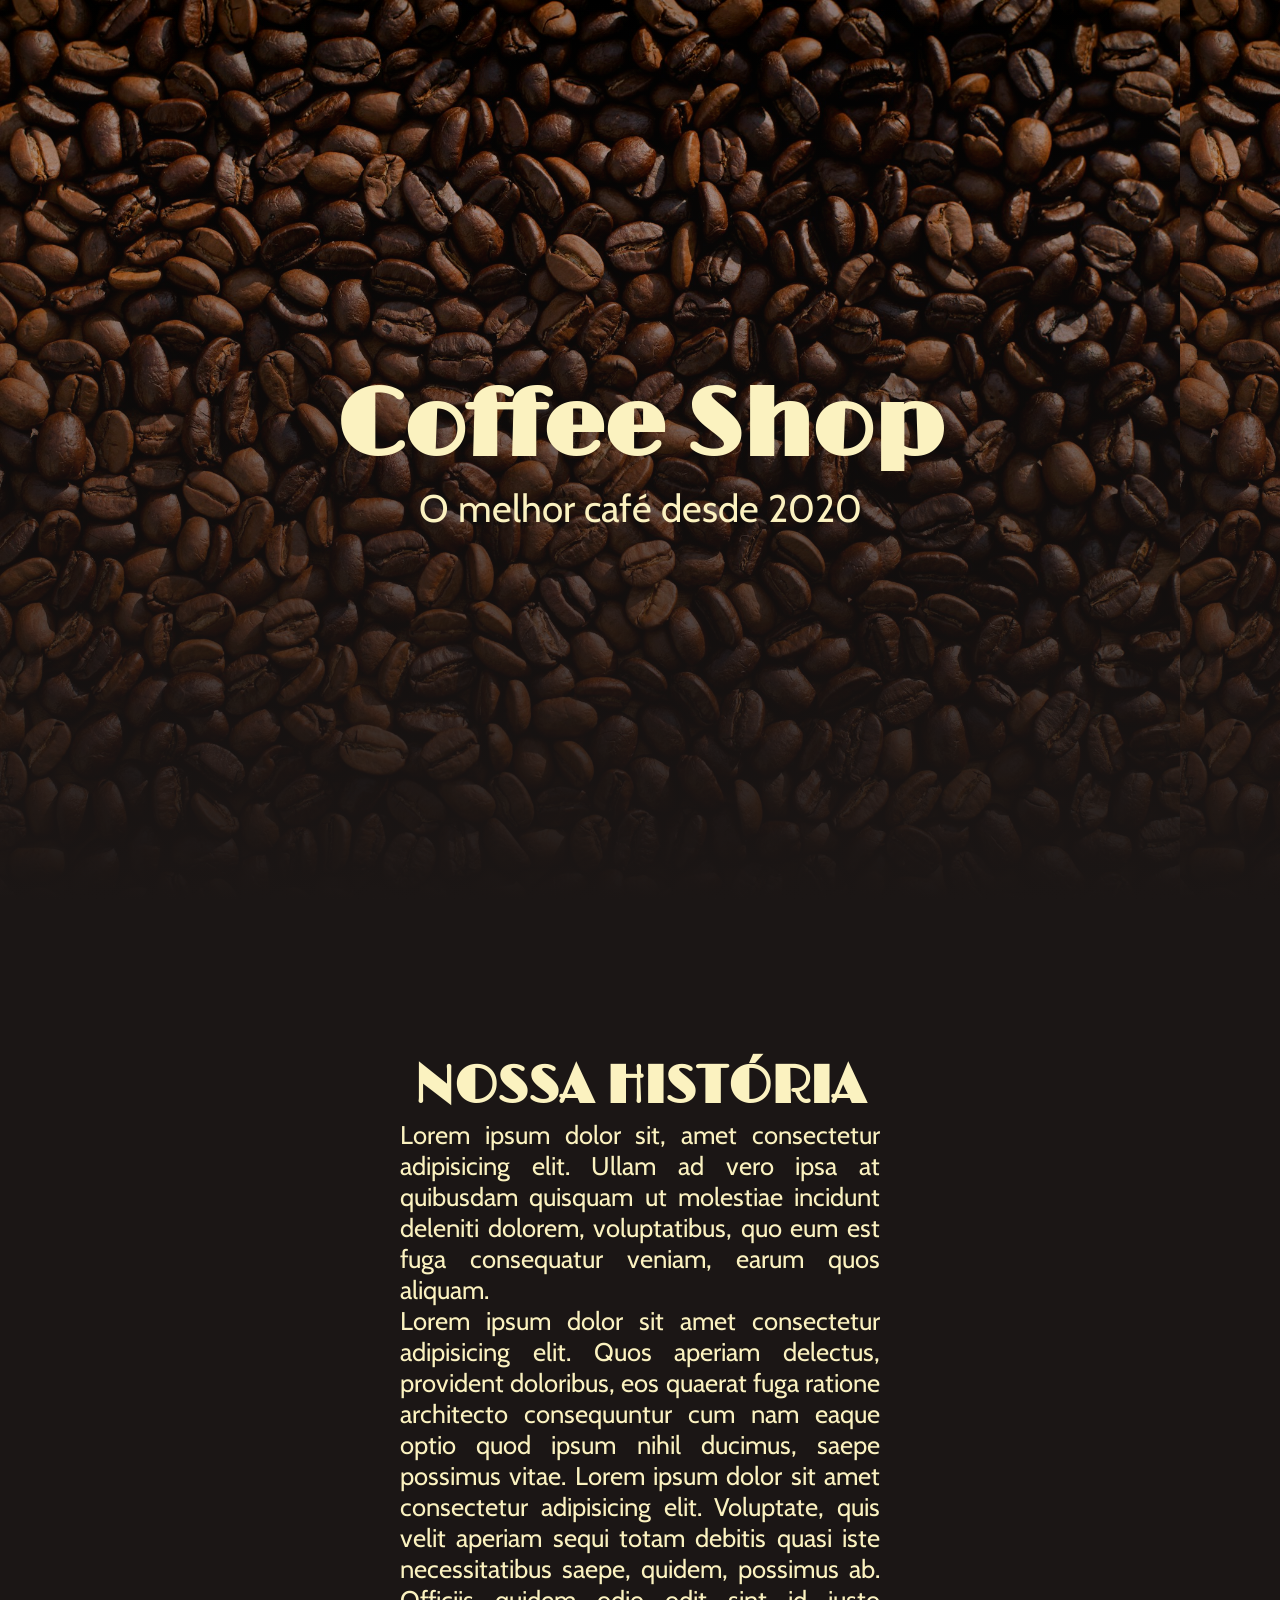
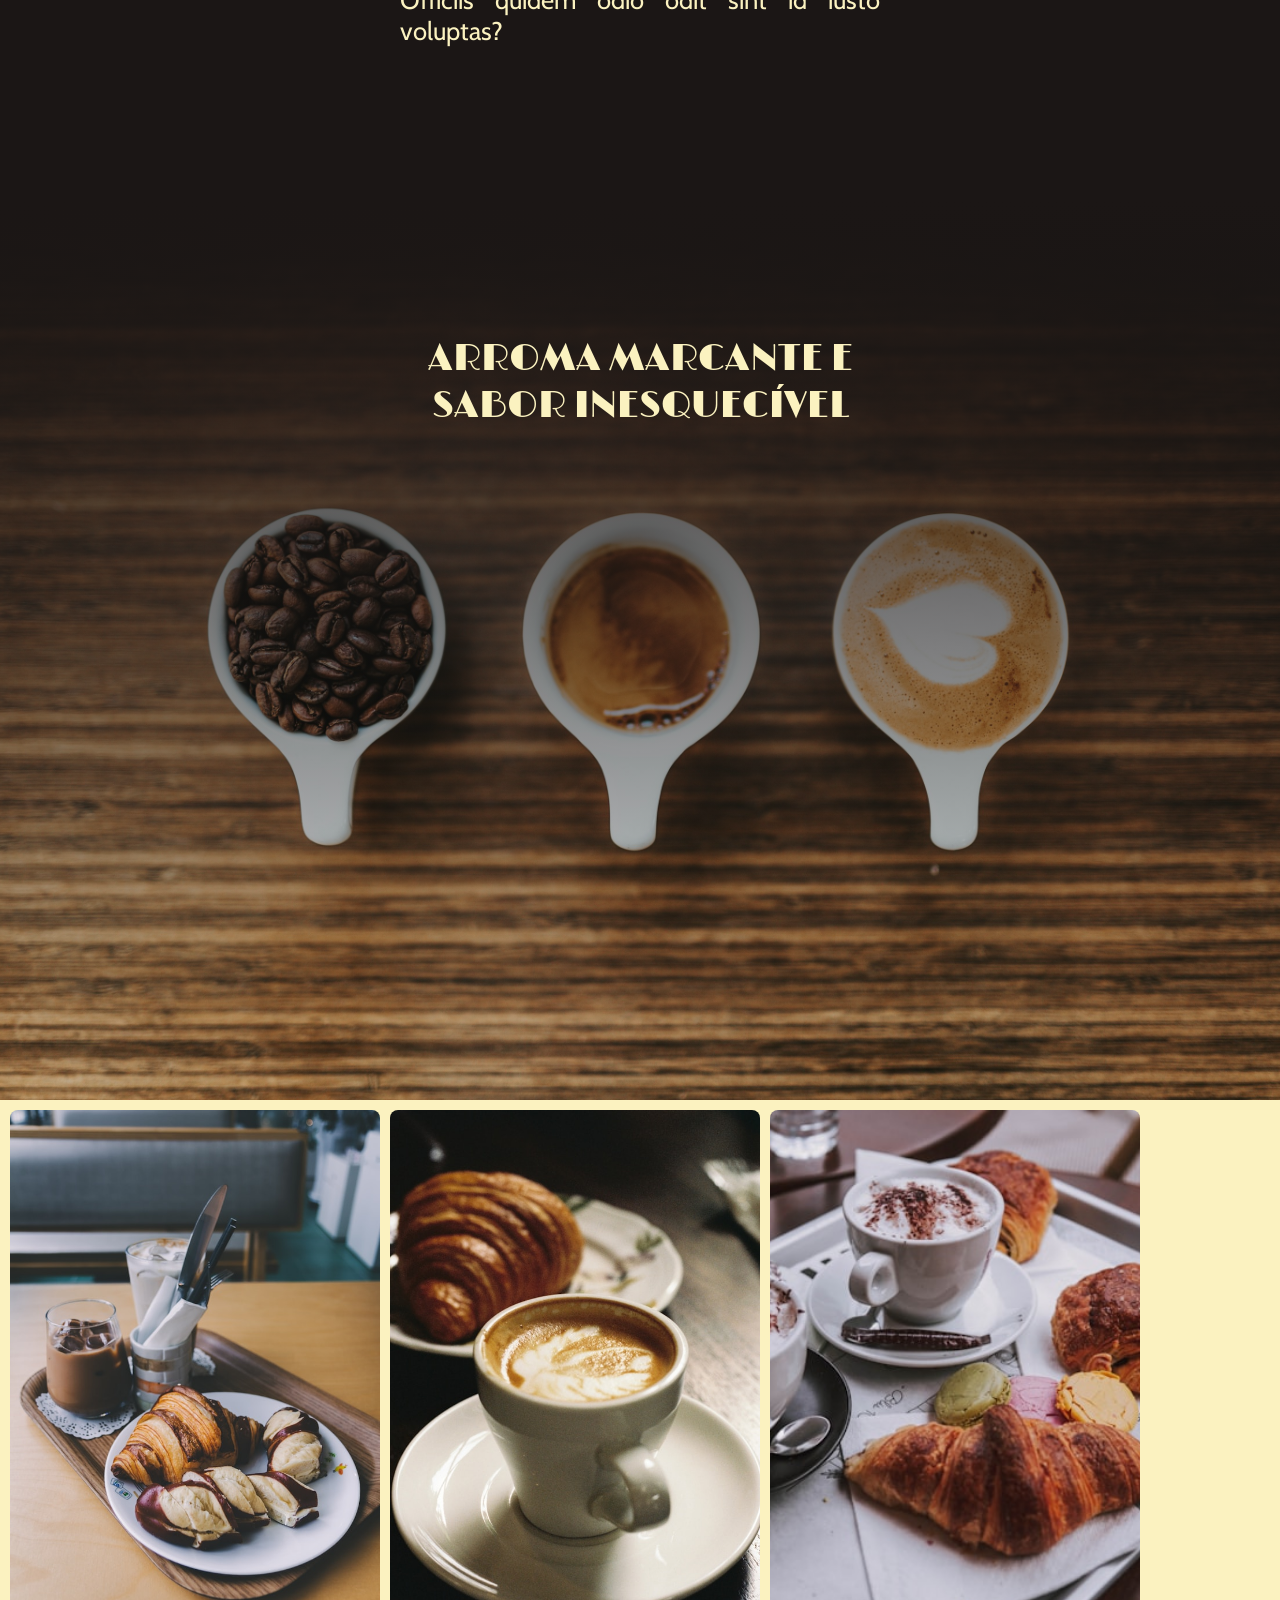
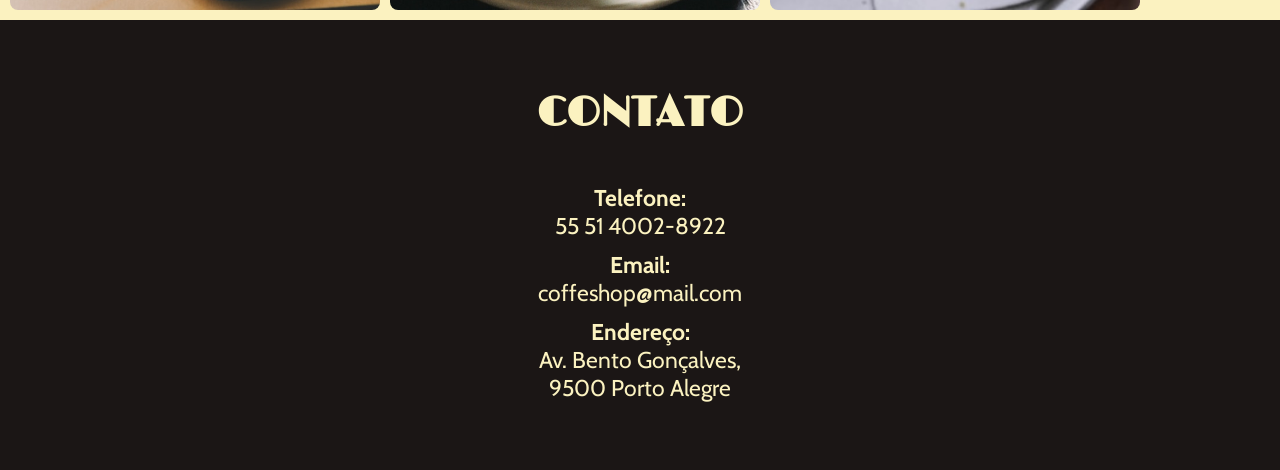
==== commit 178db583: "style para telas maiores" ====
--- a/index.html
+++ b/index.html
@@ -36,9 +36,9 @@
         </section>
 
         <section id="fotos">
-            <img src="imagens/foto-d.jpg" alt="">
-            <img src="imagens/foto-b.jpg" alt="">
-            <img src="imagens/foto-c.jpg" alt="">
+            <img id="f1" src="imagens/foto-d.jpg" alt="">
+            <img id="f2" src="imagens/foto-b.jpg" alt="">
+            <img id="f3" src="imagens/foto-c.jpg" alt="">
             <!--
             <div class="foto" id="f1"></div>
             <div class="foto" id="f2"></div>
--- a/media-query.css
+++ b/media-query.css
@@ -1,10 +1,21 @@
 @charset "UTF-8";
 
 @media screen and (min-width: 550px) {
+    header h1 {
+        font-size: 4.5em;
+    }
 
-    /*
-    MUDAR O TAMANHO DAS FONTES DO HEADER E HISTÓRIA
-    */
+    #historia {
+        flex: 0 0 480px;
+    }
+
+    #historia h2 {
+        font-size: 2.5em;
+    }
+
+    #historia p {
+        font-size: 1.2em;
+    }
 
     #sabores {
         background-image: linear-gradient(to top, rgba(0, 0, 0, 0), var(--marrom-escuro)), url(imagens/xicaras.jpg);
@@ -15,9 +26,76 @@
         display: none;
     }
 
+    #fotos img {
+        width: 90%;
+        height: 400px;
+    }
+
+    #f1 {
+        display: none;
+    }
+
     #outros {
         font-size: 1.6em;
         display: inline;
     }
 
+    footer #texto {
+        font-size: 1.3em;
+        height: 70%;
+    }
+
+}
+
+@media screen and (min-width: 900px) {
+    header {
+        height: 900px;
+    }
+    
+    header h1 {
+        font-size: 6em;
+    }
+    
+    header p {
+        font-size: 2.4em;
+    }
+
+    main > div {
+        height: 900px;
+    }
+
+    #historia h2 {
+        font-size: 3.3em;
+    }
+
+    #historia p {
+        font-size: 1.6em;
+    }
+
+    #sabores {
+        height: 900px;
+    }
+
+    #sabores > div {
+        height: 70%;
+    }
+
+    #fotos {
+        display: flex;
+        flex-direction: row;
+        gap: 10px;
+        align-items: center;
+        margin: 10px;
+    }
+
+    #fotos img {
+        width: 370px;
+        height: 500px;
+        object-fit: cover;
+        border-radius: 8px;
+    }
+
+    #f1 {
+        display: block;
+    }
 }
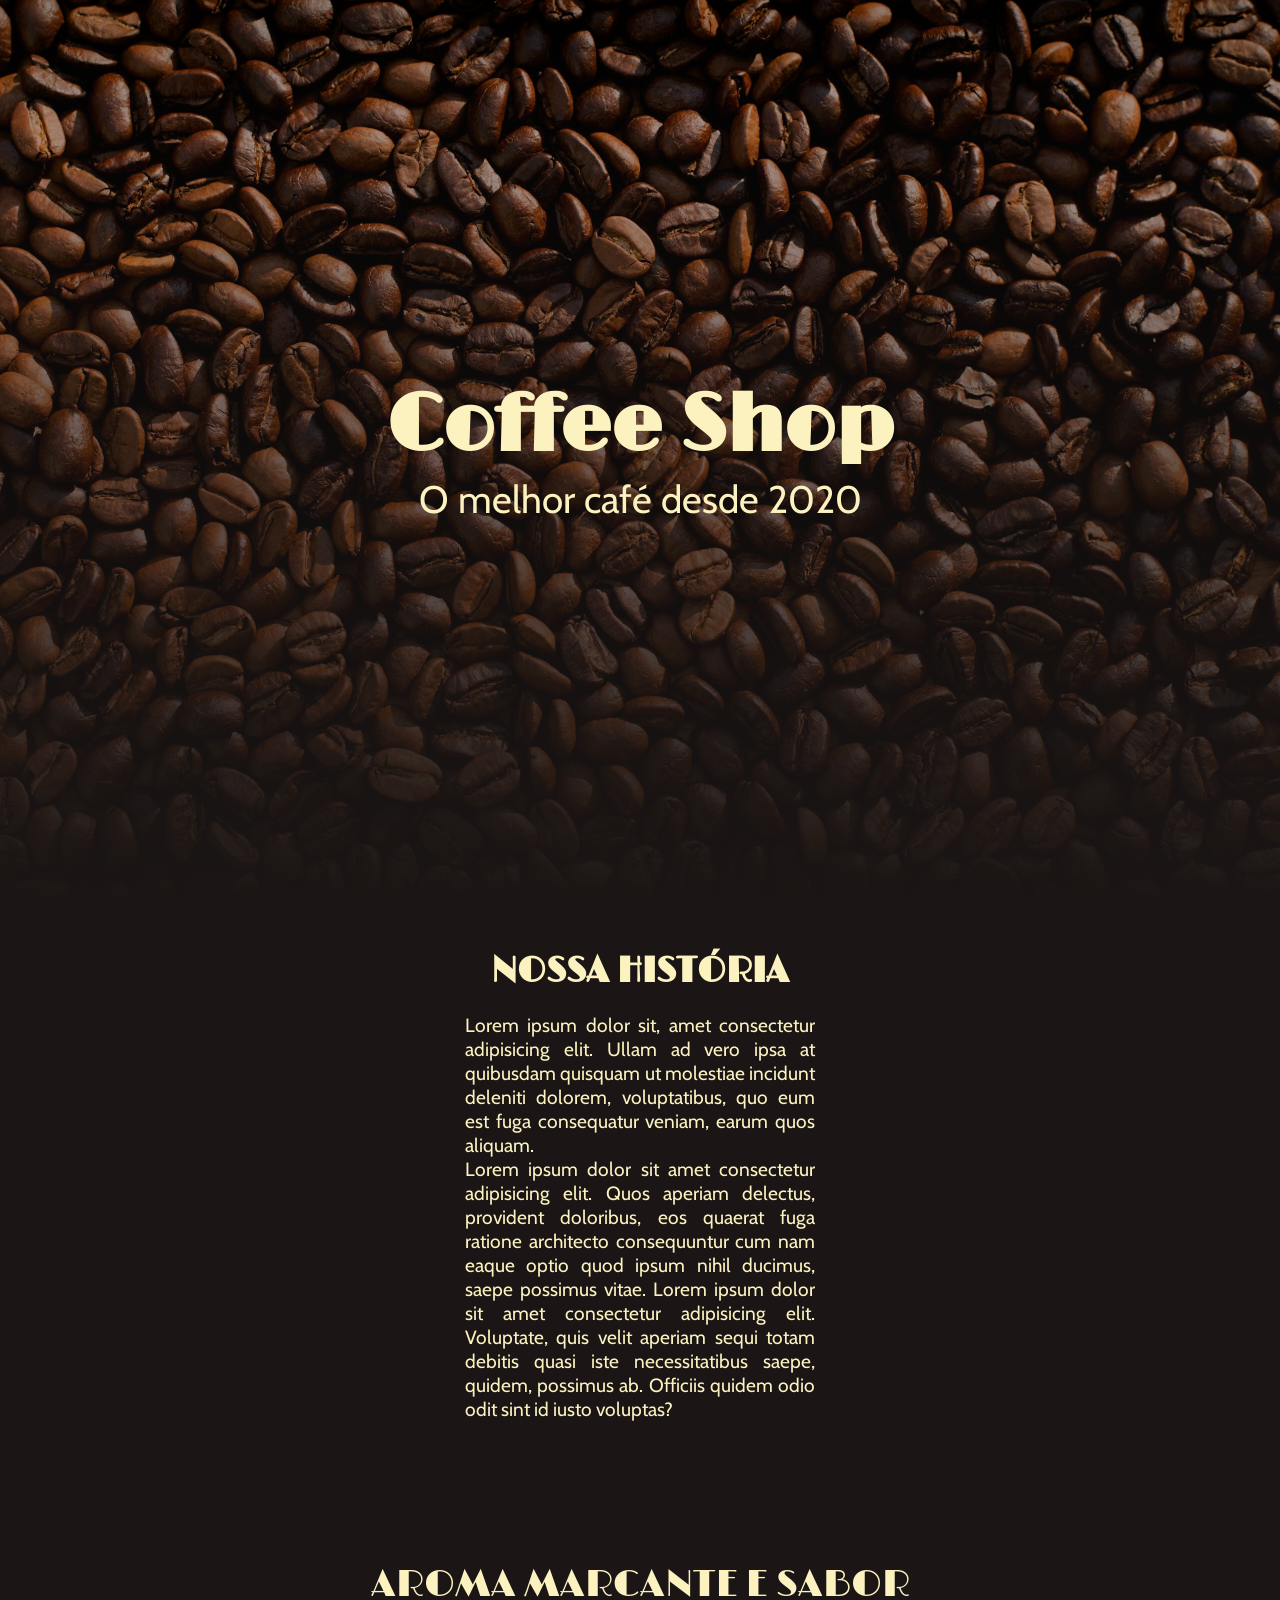
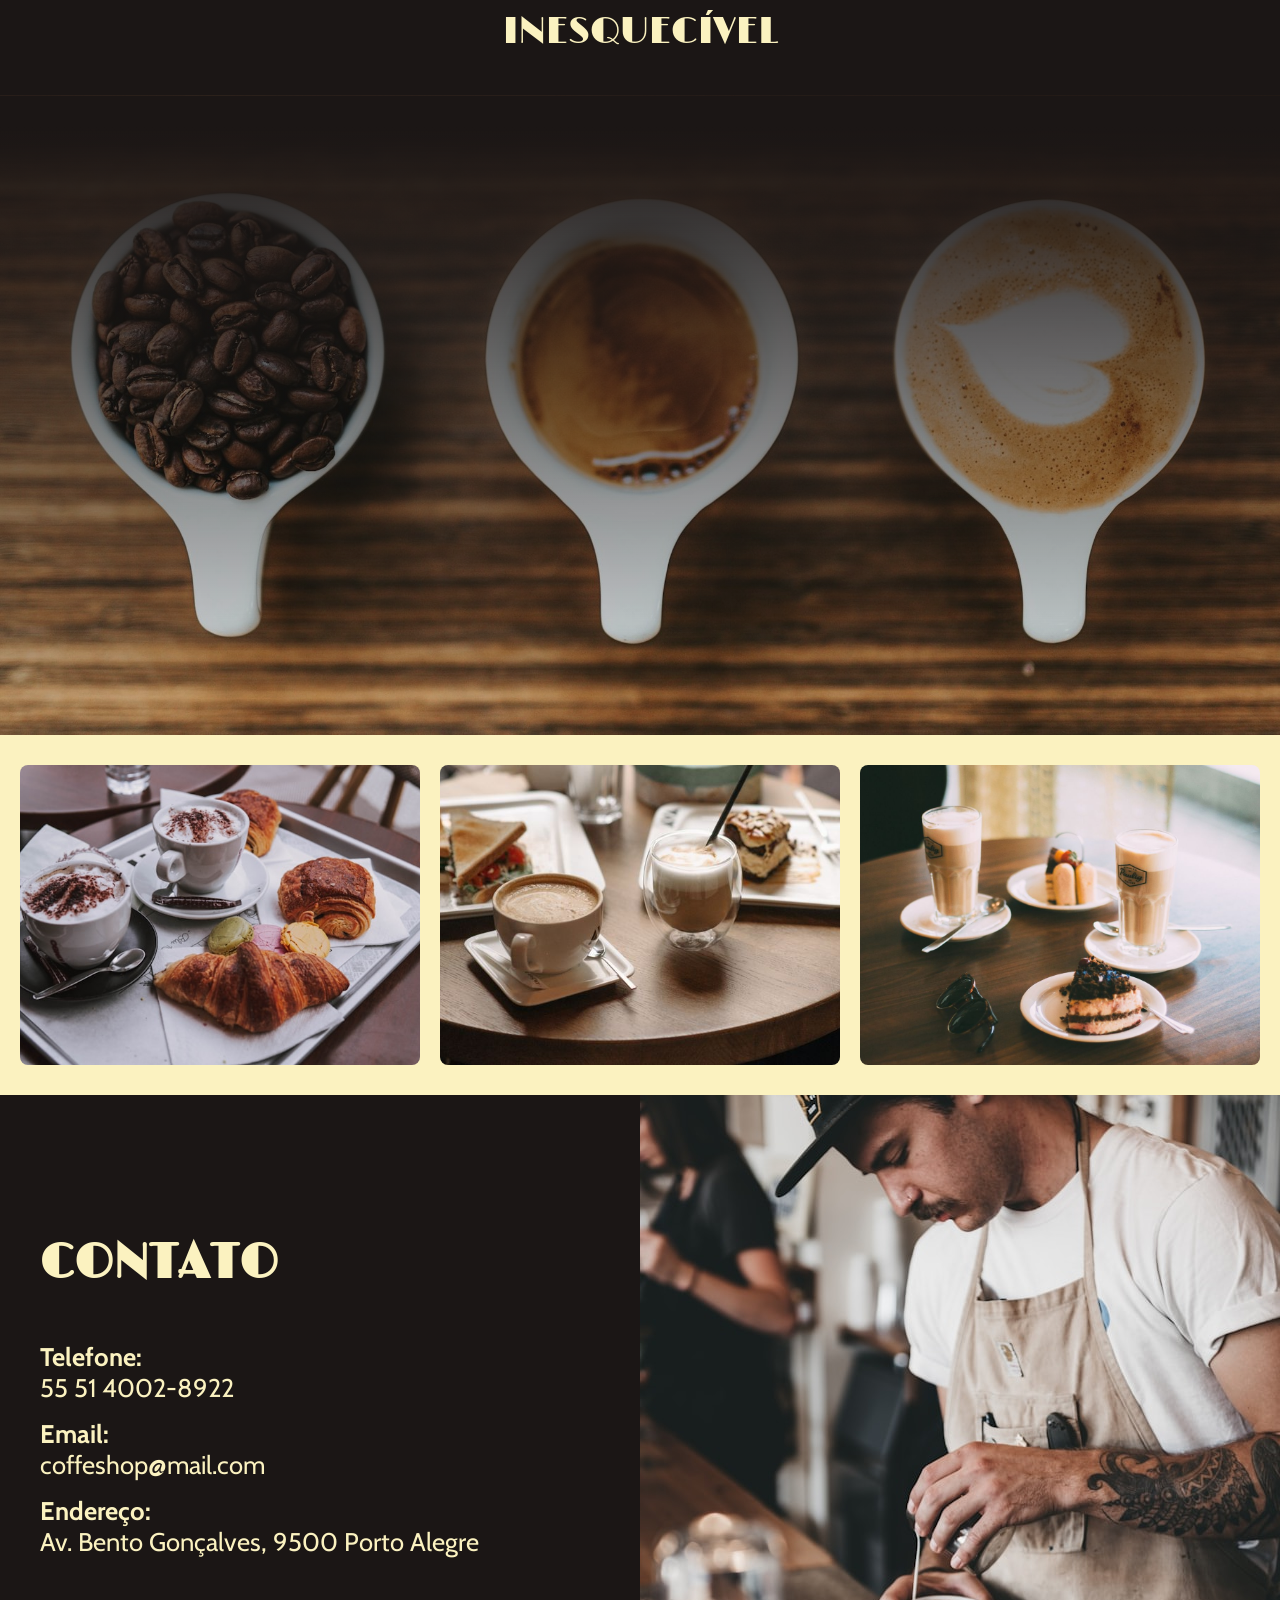
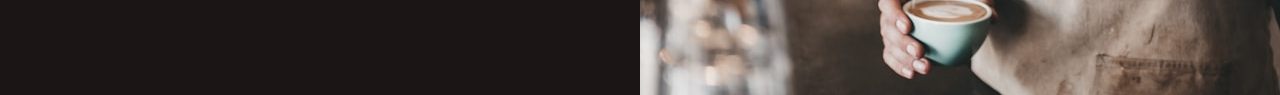
==== commit 99120b6c: "projeto final versão com media queries, flexbox e grid layout" ====
--- a/index.html
+++ b/index.html
@@ -4,57 +4,73 @@
     <meta charset="UTF-8">
     <meta name="viewport" content="width=device-width, initial-scale=1.0">
     <title>Coffee Shop</title>
-    <link rel="stylesheet" href="style.css">
-    <link rel="stylesheet" href="media-query.css">
+    <link rel="stylesheet" href="estilos/style.css">
+    <link rel="stylesheet" href="estilos/media-query.css">
     <link rel="shortcut icon" href="icon.ico" type="image/x-icon">
 </head>
-<body>
-    <header>
-        <div>
-            <div>
+<body class="container">
+
+    <!-- HEADER: título centralizado com flexbox (estilos/style.css)
+         e altura responsiva (menor no celular, 900px no desktop). -->
+    <header class="item">
+
+        <div class="container">
+
+            <div class="item">
                 <h1>Coffee Shop</h1>
                 <p>O melhor café desde 2020</p>
             </div>
+
         </div>
+
     </header>
 
-    <main>
-
+    <!-- MAIN: as 3 seções abaixo são empilhadas usando CSS grid
+         (estilos/style.css), com media queries ajustando fontes e
+         alturas conforme o tamanho da tela. -->
+    <main class="item">
         <div>
             <section id="historia">
                 <h2>NOSSA HISTÓRIA</h2>
-                <P>Lorem ipsum dolor sit, amet consectetur adipisicing elit. Ullam ad vero ipsa at quibusdam quisquam ut molestiae incidunt deleniti dolorem, voluptatibus, quo eum est fuga consequatur veniam, earum quos aliquam.</P>
+                <p>Lorem ipsum dolor sit, amet consectetur adipisicing elit. Ullam ad vero ipsa at quibusdam quisquam ut molestiae incidunt deleniti dolorem, voluptatibus, quo eum est fuga consequatur veniam, earum quos aliquam.</p>
                 <p>Lorem ipsum dolor sit amet consectetur adipisicing elit. Quos aperiam delectus, provident doloribus, eos quaerat fuga ratione architecto consequuntur cum nam eaque optio quod ipsum nihil ducimus, saepe possimus vitae. Lorem ipsum dolor sit amet consectetur adipisicing elit. Voluptate, quis velit aperiam sequi totam debitis quasi iste necessitatibus saepe, quidem, possimus ab. Officiis quidem odio odit sint id iusto voluptas?</p>
             </section>
         </div>
 
         <section id="sabores">
-            <div>
-                <p id="mobile">ARROMA MARCANTE E SABOR INESQUECÍVEL</p>
-                <p id="outros">ARROMA MARCANTE E <br>SABOR INESQUECÍVEL</p>
+            <div class="item">
+                <p>AROMA MARCANTE E SABOR <br>INESQUECÍVEL</p>
             </div>
+            <div class="foto"></div>
         </section>
 
-        <section id="fotos">
-            <img id="f1" src="imagens/foto-d.jpg" alt="">
-            <img id="f2" src="imagens/foto-b.jpg" alt="">
-            <img id="f3" src="imagens/foto-c.jpg" alt="">
-            <!--
-            <div class="foto" id="f1"></div>
-            <div class="foto" id="f2"></div>
-            <div class="foto" id="f3"></div>
-            -->
+        <!-- GALERIA DE FOTOS: no celular fica em coluna única (flexbox,
+             1ª foto escondida para não alongar a página); a partir de
+             600px de largura passa a ser um grid de 3 colunas com as
+             3 fotos lado a lado (ver media query em estilos/style.css). -->
+        <section id="fotos" class="container">
+            <img id="f1" src="imagens/foto-c.jpg" alt="cafés e croassaints">
+            <img id="f2" src="imagens/foto-e.jpg" alt="cafés e croassaints">
+            <img id="f3" src="imagens/foto-f.jpg" alt="cafés e croassaints">
         </section>
     </main>
 
-    <footer>
+    <!-- FOOTER: flexbox organiza título e itens de contato em coluna
+         (estilos/style.css), com altura e fontes crescendo em telas
+         maiores via media query. -->
+    <!-- FOOTER: no desktop (ver media query em estilos/style.css) o
+         footer vira duas colunas com flexbox e a foto do barista
+         aparece ao lado do texto; no celular e no tablet ela fica
+         escondida e o footer continua só com o texto centralizado. -->
+    <footer class="item">
         <div id="texto">
             <h2>CONTATO</h2>
             <br>
             <p><strong>Telefone:</strong> <br>55 51 4002-8922</p>
             <p><strong>Email:</strong> <br>coffeshop@mail.com</p>
-            <p><strong>Endereço:</strong> <br>Av. Bento Gonçalves, <br>9500 Porto Alegre</p>
+            <p><strong>Endereço:</strong> <br>Av. Bento Gonçalves, 9500 Porto Alegre</p>
         </div>
+        <img src="imagens/barista.jpg" alt="Barista preparando um café" class="barista">
     </footer>
     
 </body>
--- a/estilos/style.css
+++ b/estilos/style.css
@@ -0,0 +1,242 @@
+@charset "UTF-8";
+
+@import url('https://fonts.googleapis.com/css2?family=Limelight&display=swap');
+
+@import url('https://fonts.googleapis.com/css2?family=Cabin:ital,wght@0,400..700;1,400..700&display=swap');
+
+* {
+    margin: 0px;
+    padding: 0px;
+    box-sizing: border-box;
+}
+
+:root {
+    --marrom-escuro: #1B1615;
+    --marrom-medio: #322F20;
+    --marrom-claro: #6A5837;
+    --laranja: #F7B538;
+    --creme: #FBF2C0;
+
+    --font-titulo: "Limelight", sans-serif;
+    --font-texto: "Cabin", sans-serif;
+}
+
+/*
+    ESTRATÉGIA MOBILE-FIRST
+    Este arquivo tem só os estilos "base", para telas pequenas (celular).
+    Todas as media queries (tablet, desktop, monitores grandes) ficam no
+    arquivo estilos/media-query.css, carregado depois deste no HTML —
+    lá é que as fontes, alturas e o tipo de layout (flex -> grid) mudam
+    conforme a tela cresce, para aproveitar melhor o espaço disponível.
+*/
+
+body {
+    /* GRID: empilha header, main e footer em uma única coluna.
+       Como o body não tem altura fixa, cada linha do grid ocupa
+       exatamente a altura do próprio conteúdo. */
+    display: grid;
+}
+
+header {
+    background-image: url(../imagens/cafe-graos.jpg);
+    background-attachment: fixed;
+    /* cover + center: a imagem de fundo preenche o header inteiro e
+       fica centralizada, em vez de repetir a partir do canto superior
+       esquerdo (comportamento padrão do CSS), o que também deixava o
+       texto com aspecto "descentralizado" em relação ao fundo. */
+    background-size: cover;
+    background-position: center center;
+    /* min-height (em vez de height fixo) permite que o header cresça
+       caso o texto precise de mais espaço em telas estreitas. */
+    min-height: 60vh;
+    color: var(--creme);
+}
+
+header .container {
+    background-image: linear-gradient(to bottom, rgba(0, 0, 0, 0), var(--marrom-escuro));
+    height: 100%;
+    /* FLEXBOX: com flex-direction em coluna, align-items e
+       justify-content centralizam o bloco de título/subtítulo tanto
+       na horizontal quanto na vertical, em qualquer largura de tela
+       (mais confiável do que depender de flex-grow + max-width). */
+    display: flex;
+    flex-direction: column;
+    align-items: center;
+    justify-content: center;
+}
+
+header .item {
+    text-align: center;
+    width: 100%;
+    max-width: 900px;
+    padding: 0 20px;
+}
+
+header h1 {
+    font-family: var(--font-titulo);
+    /* Fonte reduzida no celular para não quebrar em várias linhas. */
+    font-size: 2.4em;
+}
+
+header p {
+    font-family: var(--font-texto);
+    font-size: 1.3em;
+}
+
+main {
+    /* GRID: empilha as seções (história, sabores, fotos) verticalmente.
+       Em telas pequenas cada linha usa "auto", ou seja, a altura do
+       próprio conteúdo — assim nenhuma seção fica cortada ou com
+       espaço em branco sobrando. */
+    display: grid;
+    grid-template-rows: auto auto auto;
+    grid-template-columns: 100%;
+    /* Evita uma linha clara (o branco padrão do body) aparecer entre
+       as seções: com aspect-ratio, a altura calculada pode arredondar
+       em uma fração de pixel e deixar uma frestinha visível entre as
+       linhas do grid. Com o fundo do main já escuro, essa frestinha
+       fica imperceptível. */
+    background-color: var(--marrom-escuro);
+}
+
+main > div {
+    background-color: var(--marrom-escuro);
+    color: var(--creme);
+    display: flex;
+    justify-content: center;
+    padding: 30px 15px;
+}
+
+main #historia {
+    /* width + max-width (em vez de um flex-basis fixo em pixels):
+       o texto ocupa quase toda a largura disponível no celular e,
+       nos breakpoints abaixo, o max-width cresce para acompanhar
+       telas maiores sem ficar com linhas exageradamente longas. */
+    width: 100%;
+    max-width: 300px;
+    align-self: center;
+}
+
+#historia > h2 {
+    font-family: var(--font-titulo);
+    font-size: 1.9em;
+    text-align: center;
+    margin: 20px;
+}
+
+#historia > p {
+    font-family: var(--font-texto);
+    font-size: 1.1em;
+    text-align: justify;
+}
+
+#sabores {
+    /* No celular a seção é baixa e estreita; a foto original (com as
+       3 xícaras uma ao lado da outra) ficava toda cortada nesse
+       formato, e sobrepor o texto na foto também deixava tudo
+       apertado. Por isso, no celular, esta seção vira dois blocos
+       empilhados (FLEXBOX em coluna): primeiro o texto, num fundo
+       liso, depois a foto (já cortada bem justa nas 3 xícaras,
+       giradas 90° para caber empilhadas numa faixa estreita). A
+       partir do tablet (ver media query abaixo) volta a ser um único
+       bloco, com o texto sobre a foto original na horizontal. */
+    background-color: var(--marrom-escuro);
+    display: flex;
+    flex-direction: column;
+}
+
+#sabores .item {
+    /* Padding-top bem maior: cria uma respiração clara entre o
+       último parágrafo de "história" e este texto, para não parecer
+       uma continuação do texto da seção anterior. */
+    padding: 110px 15px 24px;
+}
+
+#sabores .foto {
+    /* aspect-ratio: mesma proporção da foto já cortada (ver
+       imagens/xicaras-vertical.jpg), então o cover não precisa
+       recortar nada extra — as 3 xícaras aparecem inteiras, com uma
+       folga maior depois da última do que antes da primeira. */
+    width: 100%;
+    aspect-ratio: 1920 / 2132;
+    /* Degradê original: escurece o topo da foto para o texto acima
+       encostar sem uma quebra brusca de cor. O segundo stop repetido
+       (95%/100% com a mesma cor) cria uma faixa 100% sólida bem fina
+       exatamente na borda — sem isso, o próprio degradê pode
+       arredondar a última linha de pixel para um tom levemente
+       diferente do fundo sólido acima, e essa diferença aparece como
+       uma linha (foi essa a causa do "gap"). */
+    background-image: linear-gradient(to top, rgba(0, 0, 0, 0), var(--marrom-escuro) 95%, var(--marrom-escuro) 100%), url(../imagens/xicaras-vertical.jpg);
+    background-size: cover;
+    background-position: center center;
+}
+
+#sabores p {
+    font-family: var(--font-titulo);
+    font-size: 1.6em;
+    text-align: center;
+    color: var(--creme);
+}
+
+#fotos {
+    background-color: var(--creme);
+    /* FLEXBOX (celular): empilha as fotos em uma única coluna, o
+       formato que cabe melhor em telas estreitas. */
+    display: flex;
+    flex-flow: column nowrap;
+    align-items: center;
+    padding: 20px 0px;
+}
+
+#fotos img {
+    margin: 10px 0px;
+    width: 95%;
+    height: 220px;
+    object-fit: cover;
+    border-radius: 8px;
+}
+
+#fotos #f1 {
+    /* No celular escondemos a primeira foto para a seção não ficar
+       longa demais; a partir do tablet (ver media query abaixo) o
+       layout muda para grid e ela volta a aparecer. */
+    display: none;
+}
+
+footer {
+    background-color: var(--marrom-escuro);
+    color: var(--creme);
+    /* +50% (300px -> 450px): footer maior por completo no celular. */
+    min-height: 450px;
+    display: flex;
+    flex-direction: column;
+    justify-content: center;
+    /* padding-bottom dobrado (30px -> 60px): dá mais respiro entre o
+       endereço e o final da página, só no celular. */
+    padding: 30px 15px 60px;
+}
+
+footer > div#texto {
+    text-align: center;
+    display: flex;
+    gap: 15px;
+    flex-direction: column;
+    justify-content: space-around;
+}
+
+footer h2 {
+    font-family: var(--font-titulo);
+    font-size: 1.8em;
+}
+
+footer p {
+    font-family: var(--font-texto);
+    font-size: 1em;
+}
+
+footer .barista {
+    /* A foto do barista só aparece no desktop (ver media query de
+       1024px em estilos/media-query.css); no celular e no tablet o
+       footer continua só com o texto centralizado. */
+    display: none;
+}
--- a/estilos/media-query.css
+++ b/estilos/media-query.css
@@ -0,0 +1,233 @@
+/*
+    MEDIA QUERIES
+    Este arquivo reúne todas as media queries do site — ou seja, tudo
+    que muda o layout a partir do celular (definido em style.css).
+    São 3 breakpoints, cada um sobrescrevendo fontes, alturas e o
+    tipo de layout (flex/grid) conforme a tela cresce: tablet (600px),
+    desktop (1024px) e monitores grandes (1600px).
+*/
+
+/* ==========================================================
+   MEDIA QUERY 1 — TABLETS (a partir de 600px)
+   Há mais espaço horizontal disponível: aumentamos fontes e alturas
+   e trocamos a galeria de fotos de FLEXBOX em coluna para GRID de
+   3 colunas, exibindo as 3 fotos lado a lado.
+   ========================================================== */
+@media (min-width: 600px) {
+
+    header h1 {
+        font-size: 3.4em;
+    }
+
+    header p {
+        font-size: 1.8em;
+    }
+
+    #sabores {
+        /* Mesma ideia do celular (texto antes, foto depois, ver
+           regra base), só que aqui a foto é a versão horizontal,
+           recortada bem junto às 3 xícaras — maior e mais larga, já
+           que a tela também é mais larga. */
+        padding: 0;
+    }
+
+    #sabores .item {
+        /* Mesmo padrão do celular: padding-top bem maior, para não
+           parecer uma continuação do texto de "história". */
+        padding: 110px 30px 40px;
+    }
+
+    #sabores .foto {
+        display: block;
+        width: 100%;
+        aspect-ratio: 2073 / 1037;
+        /* Mesmo degradê do celular. */
+        background-image: linear-gradient(to top, rgba(0, 0, 0, 0), var(--marrom-escuro) 95%, var(--marrom-escuro) 100%), url(../imagens/xicaras-horizontal.jpg);
+        background-size: cover;
+        background-position: center center;
+    }
+
+    #sabores p {
+        font-size: 2em;
+    }
+
+    #fotos {
+        /* GRID: substitui o empilhamento em coluna por uma grade de
+           3 colunas iguais, aproveitando a largura maior da tela
+           para mostrar as fotos lado a lado. */
+        display: grid;
+        grid-template-columns: repeat(3, 1fr);
+        gap: 20px;
+        padding: 30px 20px;
+        align-items: center;
+    }
+
+    #fotos img {
+        /* O espaçamento entre as fotos já é feito pelo "gap" do
+           grid, então a margem manual não é mais necessária. */
+        margin: 0px;
+        width: 100%;
+        height: 260px;
+    }
+
+    #fotos #f1 {
+        /* A partir do tablet há espaço para as 3 fotos lado a lado. */
+        display: block;
+    }
+
+    footer {
+        /* O padding-bottom extra era só para dar respiro no celular;
+           a partir daqui o footer já tem altura própria (ver abaixo
+           no breakpoint de desktop), então volta ao valor original. */
+        padding-bottom: 30px;
+    }
+
+    footer h2 {
+        font-size: 2.2em;
+    }
+
+    footer p {
+        font-size: 1.3em;
+    }
+}
+
+/* ==========================================================
+   MEDIA QUERY 2 — DESKTOP (a partir de 1024px)
+   Em telas grandes usamos os tamanhos "cheios" do design original:
+   header e footer com altura maior (a tela garante espaço de sobra)
+   e fontes maiores, já que a leitura tende a ser feita mais de longe.
+   ========================================================== */
+@media (min-width: 1024px) {
+
+    header {
+        /* 100vh (altura da tela) em vez de um valor fixo em pixels:
+           assim o header sempre ocupa exatamente a tela do usuário,
+           não importa a resolução do monitor. Com altura fixa, em
+           monitores com tela mais baixa o header ficava mais alto
+           que a área visível e o texto centralizado "escorregava"
+           para fora da parte visível (ficava perto do rodapé). */
+        height: 100vh;
+        min-height: unset;
+    }
+
+    header h1 {
+        font-size: 5em;
+    }
+
+    header p {
+        font-size: 2.4em;
+    }
+
+    main #historia {
+        max-width: 350px;
+    }
+
+    #historia > h2 {
+        font-size: 2.2em;
+    }
+
+    #historia > p {
+        font-size: 1.2em;
+    }
+
+    #sabores p {
+        font-size: 2.4em;
+    }
+
+    #fotos img {
+        height: 300px;
+    }
+
+    footer {
+        height: 600px;
+        min-height: unset;
+        /* FLEXBOX em linha: texto de um lado, foto do barista do
+           outro, cada um ocupando a altura inteira do footer. */
+        flex-direction: row;
+        align-items: stretch;
+        padding: 0;
+    }
+
+    footer > div#texto {
+        height: auto;
+        flex: 1 1 50%;
+        padding: 40px;
+        /* Alinhado à esquerda em vez de centralizado, já que agora o
+           texto ocupa só a metade esquerda do footer. */
+        text-align: left;
+        /* justify-content:center (em vez de space-around, herdado da
+           regra base): mantém os blocos de texto próximos uns dos
+           outros, só com o "gap" entre eles, em vez de esparramados
+           pela altura toda do footer. */
+        justify-content: center;
+    }
+
+    footer .barista {
+        display: block;
+        flex: 1 1 50%;
+        width: 50%;
+        height: 100%;
+        object-fit: cover;
+        /* A foto é vertical (retrato) e essa metade do footer é bem
+           mais larga que alta, então o cover corta bastante de cima
+           e de baixo. object-position no topo garante que o rosto do
+           barista sempre fique visível, em qualquer largura de tela. */
+        object-position: top center;
+    }
+
+    footer h2 {
+        font-size: 3em;
+    }
+
+    footer p {
+        font-size: 1.6em;
+    }
+}
+
+/* ==========================================================
+   MEDIA QUERY 3 — MONITORES GRANDES (a partir de 1600px)
+   Em monitores muito largos o texto do header (título e subtítulo)
+   ficava com uma fonte proporcionalmente pequena em relação ao
+   tamanho da tela. Este breakpoint aumenta só essas duas fontes.
+   ========================================================== */
+@media (min-width: 1600px) {
+
+    header h1 {
+        font-size: 6.5em;
+    }
+
+    header p {
+        font-size: 3em;
+    }
+
+    main > div {
+        /* min-height:100vh: em monitores grandes a seção "história"
+           passa a ocupar a tela inteira, como o header — assim, ao
+           rolar até ela, o usuário não vê mais pedaços das seções
+           vizinhas (sabores/fotos) misturados na mesma tela. */
+        min-height: 100vh;
+    }
+
+    main #historia {
+        max-width: 450px;
+    }
+
+    #sabores .foto {
+        /* Em vez de limitar a largura (o que sobrava como fundo
+           escuro dos lados), troca para uma versão bem mais larga da
+           mesma foto — com mais mesa de madeira visível dos dois
+           lados das xícaras. Assim a foto continua ocupando 100% da
+           largura, de ponta a ponta, mas as xícaras não ficam
+           gigantes/com zoom exagerado em monitores muito largos. */
+        aspect-ratio: 2880 / 1037;
+        background-image: linear-gradient(to top, rgba(0, 0, 0, 0), var(--marrom-escuro) 95%, var(--marrom-escuro) 100%), url(../imagens/xicaras-horizontal-wide.jpg);
+    }
+
+    #historia > h2 {
+        font-size: 3em;
+    }
+
+    #historia > p {
+        font-size: 1.5em;
+    }
+}
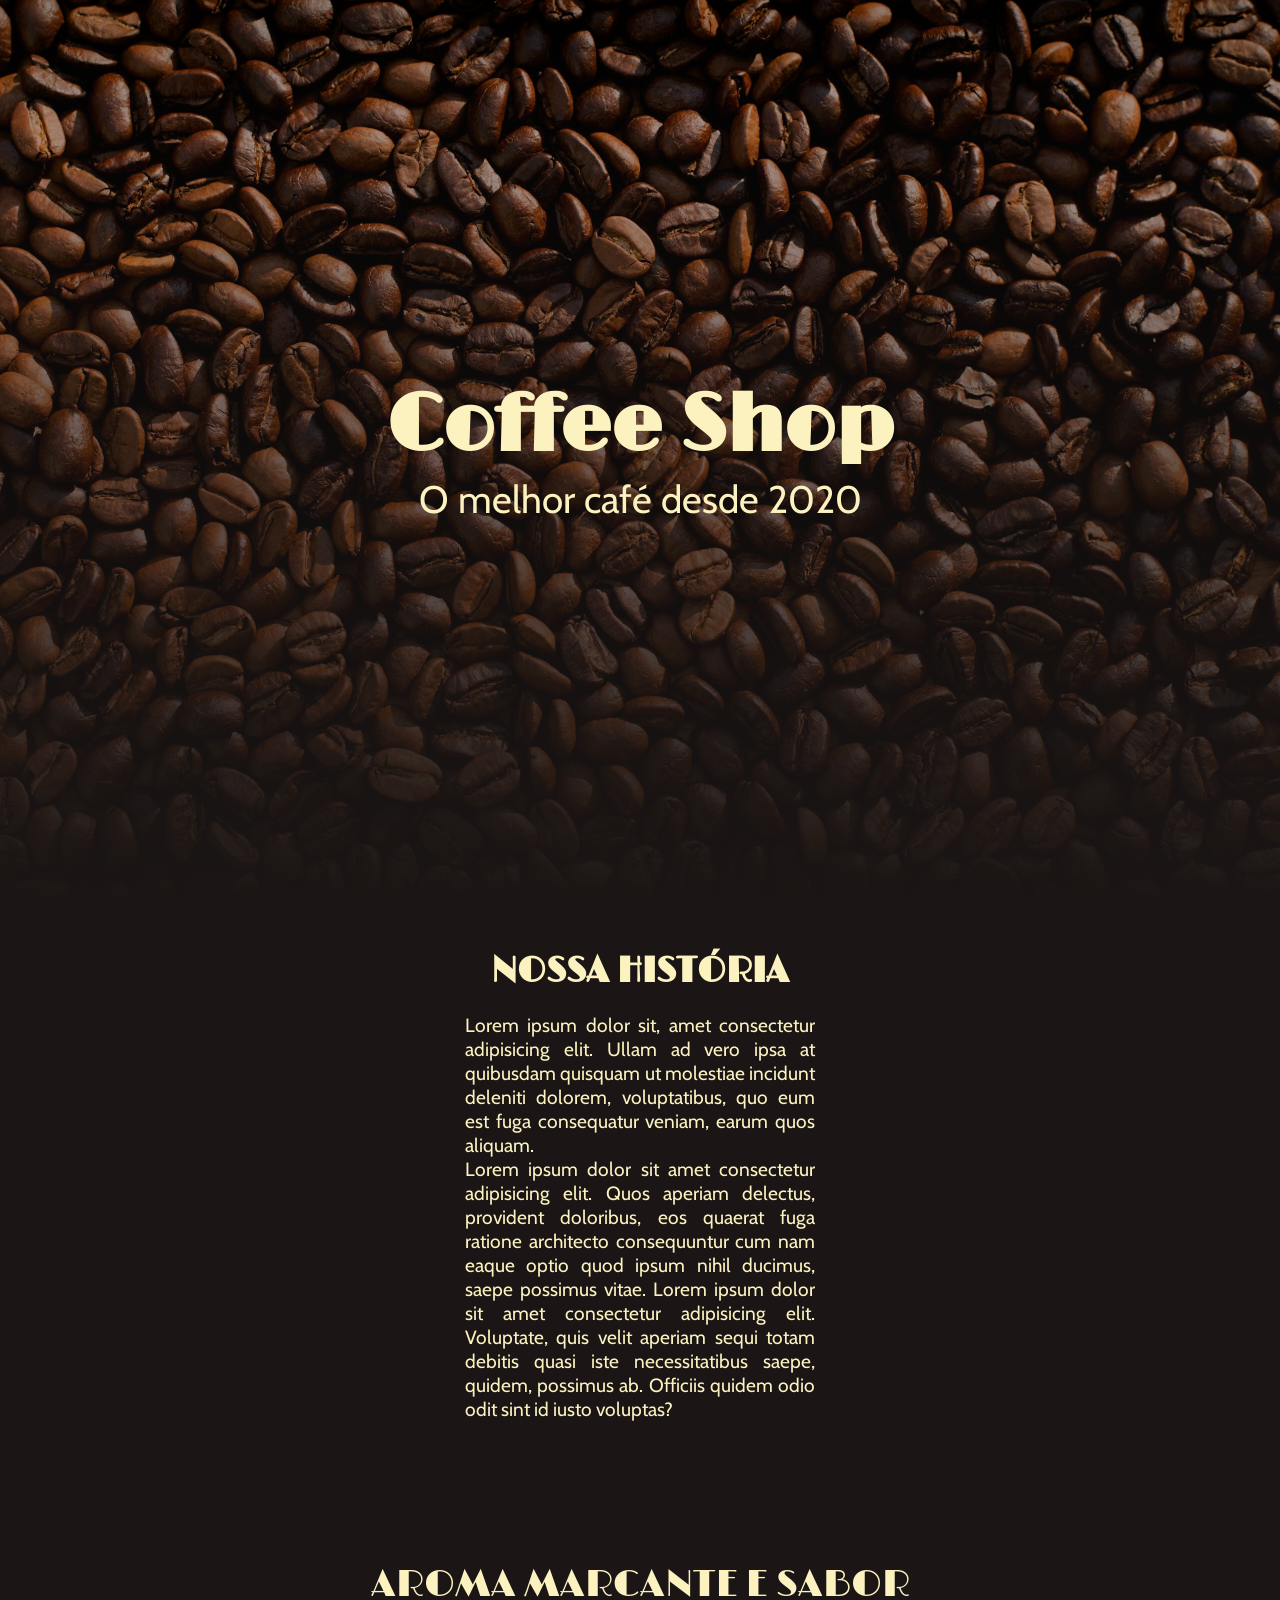
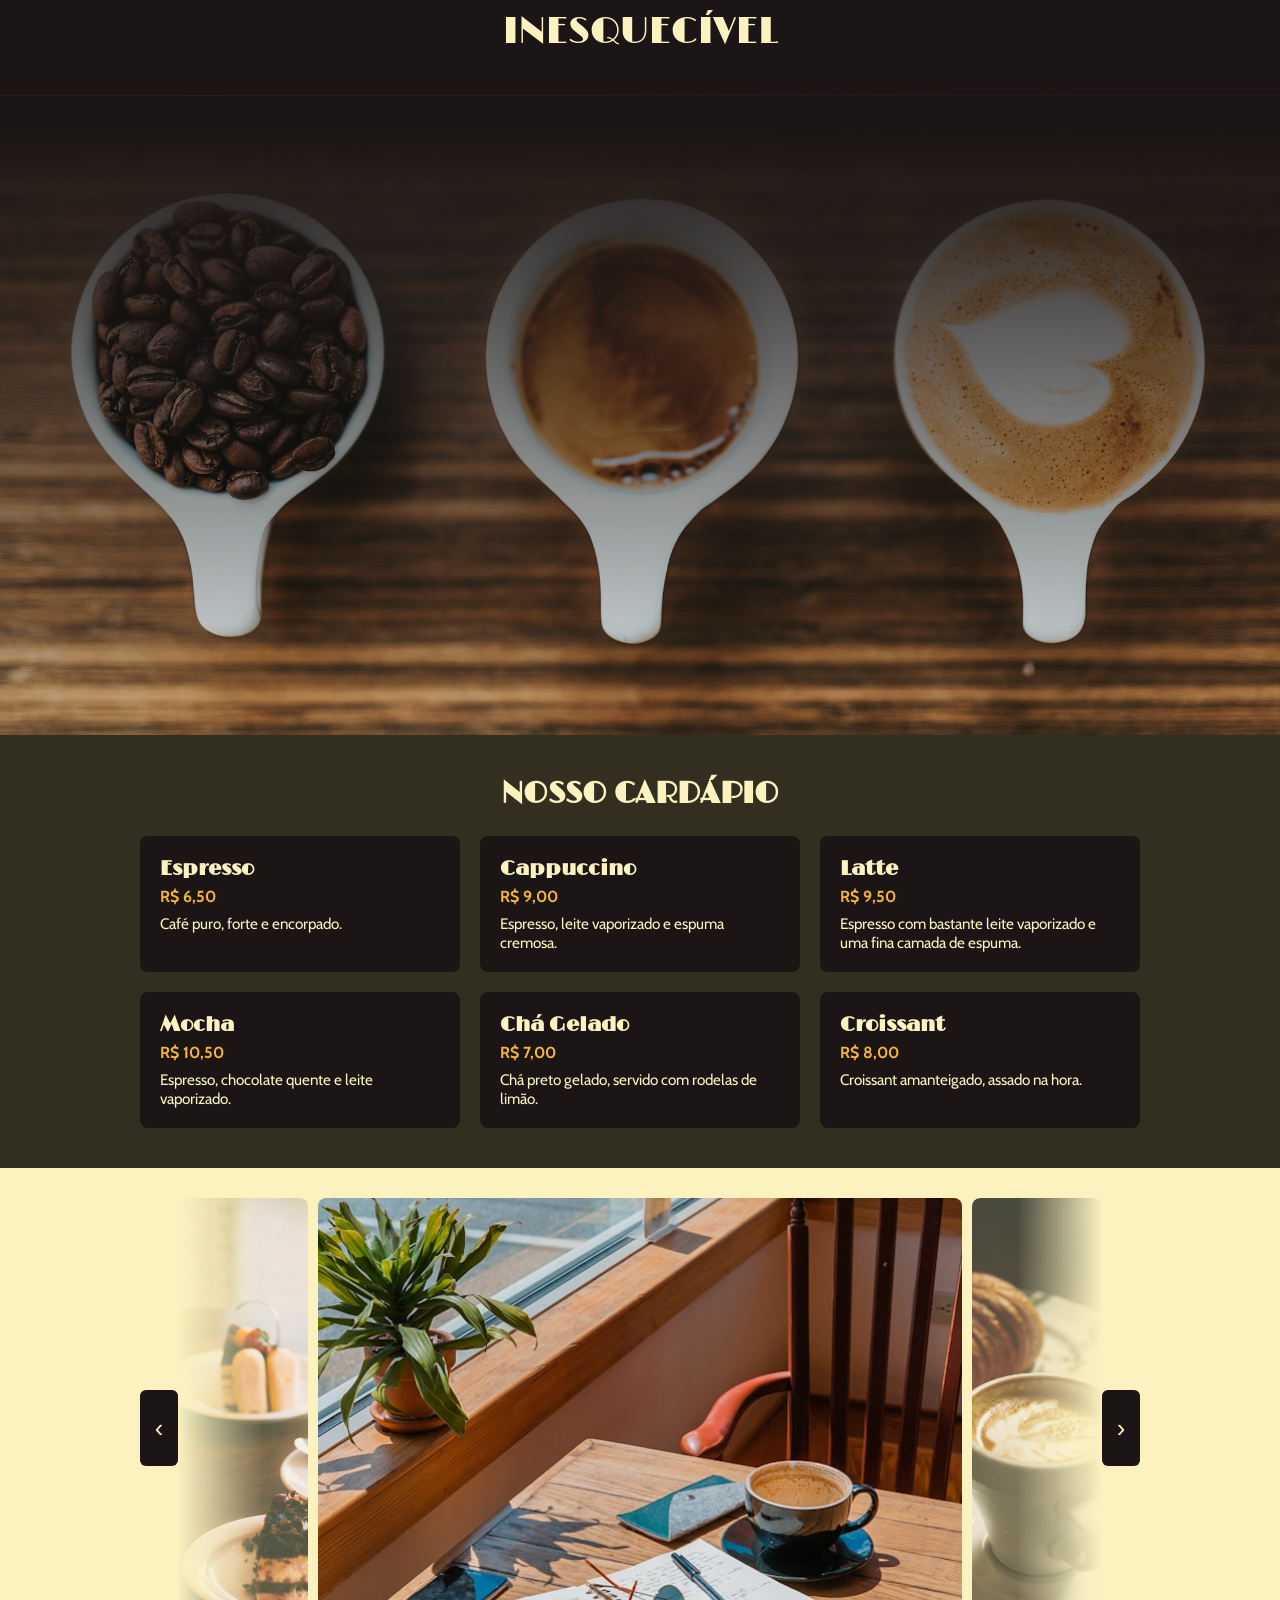
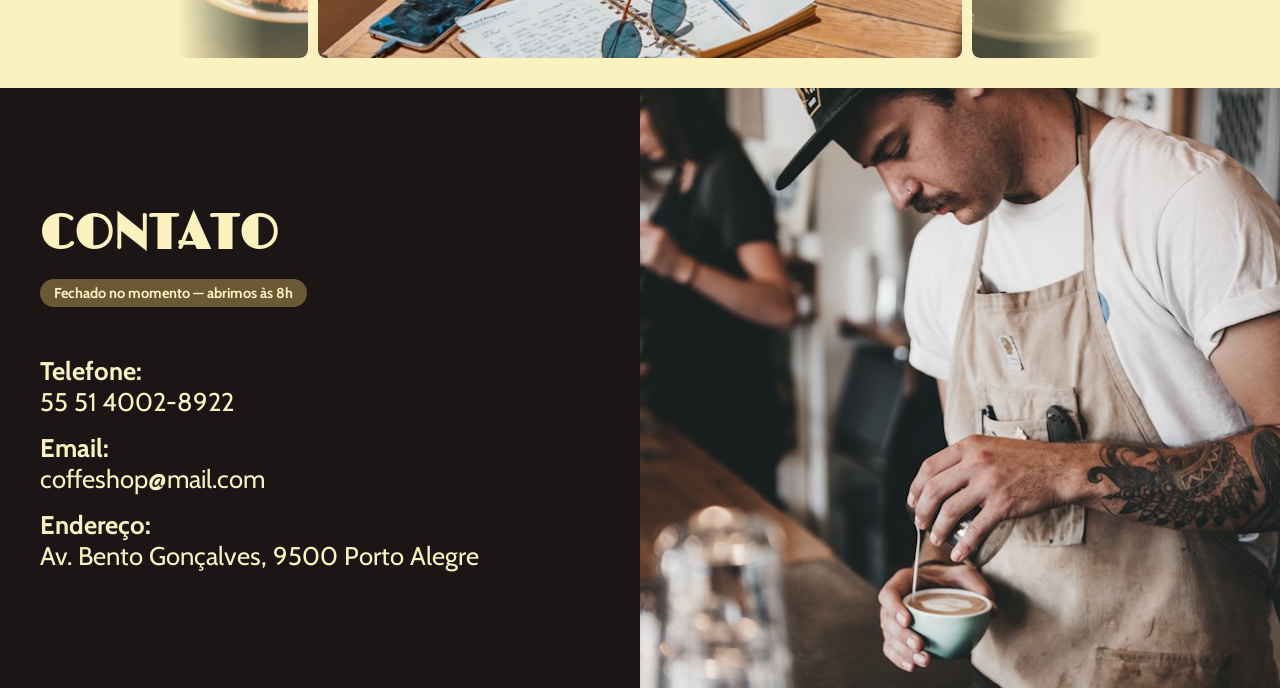
==== commit a8ec8bec: "features com js" ====
--- a/index.html
+++ b/index.html
@@ -44,14 +44,40 @@
             <div class="foto"></div>
         </section>
 
-        <!-- GALERIA DE FOTOS: no celular fica em coluna única (flexbox,
-             1ª foto escondida para não alongar a página); a partir de
-             600px de largura passa a ser um grid de 3 colunas com as
-             3 fotos lado a lado (ver media query em estilos/style.css). -->
+        <!-- CARDÁPIO: os itens NÃO estão escritos aqui no HTML — um
+             array de objetos em js/script.js é percorrido com um
+             "for" que cria e insere cada card dentro de
+             #cardapio-lista. -->
+        <section id="cardapio">
+            <h2>NOSSO CARDÁPIO</h2>
+            <div id="cardapio-lista"></div>
+        </section>
+
+        <!-- GALERIA DE FOTOS: um JS simples (js/script.js) troca o src
+             das 3 imagens ao clicar nos botões, percorrendo o array
+             de fotos com uma variável de índice. As duas laterais
+             (preview) mostram a foto anterior/seguinte apagadas, com
+             um degradê por cima (ver estilos/style.css). -->
         <section id="fotos" class="container">
-            <img id="f1" src="imagens/foto-c.jpg" alt="cafés e croassaints">
-            <img id="f2" src="imagens/foto-e.jpg" alt="cafés e croassaints">
-            <img id="f3" src="imagens/foto-f.jpg" alt="cafés e croassaints">
+            <!-- No celular a galeria com JS causava rolagem lateral,
+                 então aqui mostramos só 2 fotos estáticas (sem botões,
+                 sem JS), como era antes de criarmos a galeria. -->
+            <div class="fotos-estatico">
+                <img src="imagens/foto-e.jpg" alt="cafés e croassaints">
+                <img src="imagens/foto-f.jpg" alt="cafés e croassaints">
+            </div>
+
+            <!-- A partir do tablet (ver media query) a versão estática
+                 acima fica escondida e esta galeria interativa aparece. -->
+            <div class="galeria">
+                <button id="btn-anterior" type="button" aria-label="Foto anterior">‹</button>
+                <div class="fotos-wrap">
+                    <img id="foto-anterior" class="preview" src="imagens/foto-f.jpg" alt="Foto anterior da galeria">
+                    <img id="foto-galeria" src="imagens/foto-a.jpg" alt="cafés e croassaints">
+                    <img id="foto-proxima" class="preview" src="imagens/foto-b.jpg" alt="Próxima foto da galeria">
+                </div>
+                <button id="btn-proxima" type="button" aria-label="Próxima foto">›</button>
+            </div>
         </section>
     </main>
 
@@ -65,6 +91,9 @@
     <footer class="item">
         <div id="texto">
             <h2>CONTATO</h2>
+            <!-- SELO ABERTO/FECHADO: texto e cor definidos pelo JS
+                 (js/script.js) de acordo com a hora atual do visitante. -->
+            <span id="selo-horario" class="selo"></span>
             <br>
             <p><strong>Telefone:</strong> <br>55 51 4002-8922</p>
             <p><strong>Email:</strong> <br>coffeshop@mail.com</p>
@@ -72,6 +101,11 @@
         </div>
         <img src="imagens/barista.jpg" alt="Barista preparando um café" class="barista">
     </footer>
-    
+
+    <!-- BOTÃO VOLTAR AO TOPO: escondido por padrão; o JS (js/script.js)
+         mostra ele só depois que o usuário rola a página para baixo. -->
+    <button id="btn-topo" type="button" aria-label="Voltar ao topo">▲</button>
+
+    <script src="js/script.js"></script>
 </body>
 </html>
--- a/estilos/style.css
+++ b/estilos/style.css
@@ -84,12 +84,12 @@
 }
 
 main {
-    /* GRID: empilha as seções (história, sabores, fotos) verticalmente.
-       Em telas pequenas cada linha usa "auto", ou seja, a altura do
-       próprio conteúdo — assim nenhuma seção fica cortada ou com
-       espaço em branco sobrando. */
+    /* GRID: empilha as seções (história, sabores, cardápio, fotos)
+       verticalmente. Em telas pequenas cada linha usa "auto", ou
+       seja, a altura do próprio conteúdo — assim nenhuma seção fica
+       cortada ou com espaço em branco sobrando. */
     display: grid;
-    grid-template-rows: auto auto auto;
+    grid-template-rows: auto auto auto auto;
     grid-template-columns: 100%;
     /* Evita uma linha clara (o branco padrão do body) aparecer entre
        as seções: com aspect-ratio, a altura calculada pode arredondar
@@ -178,29 +178,168 @@
     color: var(--creme);
 }
 
+#cardapio {
+    /* --marrom-medio: cor da paleta que ainda não tinha sido usada —
+       dá uma variação sutil em relação ao marrom mais escuro de
+       #historia e do footer. */
+    background-color: var(--marrom-medio);
+    color: var(--creme);
+    padding: 40px 20px;
+}
+
+#cardapio h2 {
+    font-family: var(--font-titulo);
+    font-size: 1.9em;
+    text-align: center;
+    margin-bottom: 24px;
+}
+
+#cardapio-lista {
+    /* GRID: os cards do cardápio (criados pelo JS) se organizam em
+       colunas — 1 no celular, mais colunas a partir do tablet (ver
+       media query). */
+    display: grid;
+    grid-template-columns: 1fr;
+    gap: 20px;
+    max-width: 1000px;
+    margin: 0 auto;
+}
+
+.item-cardapio {
+    background-color: var(--marrom-escuro);
+    border-radius: 8px;
+    padding: 20px;
+}
+
+.item-cardapio h3 {
+    font-family: var(--font-titulo);
+    font-size: 1.3em;
+    margin-bottom: 6px;
+}
+
+.item-cardapio .preco {
+    font-family: var(--font-texto);
+    font-weight: bold;
+    color: var(--laranja);
+    margin-bottom: 8px;
+}
+
+.item-cardapio .descricao {
+    font-family: var(--font-texto);
+    font-size: 0.95em;
+}
+
 #fotos {
     background-color: var(--creme);
-    /* FLEXBOX (celular): empilha as fotos em uma única coluna, o
-       formato que cabe melhor em telas estreitas. */
-    display: flex;
-    flex-flow: column nowrap;
-    align-items: center;
-    padding: 20px 0px;
-}
-
-#fotos img {
-    margin: 10px 0px;
-    width: 95%;
+    /* FLEXBOX: centraliza o conteúdo da seção. No celular mostra as
+       fotos estáticas (.fotos-estatico); a galeria com JS
+       (.galeria) só aparece a partir do tablet (ver media query) —
+       no celular, com a tela estreita, ela causava rolagem lateral. */
+    display: flex;
+    flex-direction: column;
+    align-items: center;
+    padding: 30px 15px;
+    /* min-width:0 — a seção #fotos é um item do grid de "main". Sem
+       isso, fotos na horizontal (mais largas que altas) forçavam essa
+       seção (e a página inteira) a crescer além da largura da tela,
+       porque o navegador reservava espaço para a largura "natural"
+       da imagem antes de aplicar o encolhimento do flexbox. */
+    min-width: 0;
+}
+
+#fotos .fotos-estatico {
+    display: flex;
+    flex-direction: column;
+    align-items: center;
+    gap: 15px;
+    width: 100%;
+}
+
+#fotos .fotos-estatico img {
+    width: 100%;
+    max-width: 500px;
     height: 220px;
     object-fit: cover;
     border-radius: 8px;
 }
 
-#fotos #f1 {
-    /* No celular escondemos a primeira foto para a seção não ficar
-       longa demais; a partir do tablet (ver media query abaixo) o
-       layout muda para grid e ela volta a aparecer. */
+#fotos .galeria {
+    /* Escondida no celular (ver acima); a media query de 600px troca
+       esse display para "flex". */
     display: none;
+    align-items: center;
+    justify-content: space-between;
+    width: 100%;
+    max-width: 650px;
+    min-width: 0;
+}
+
+#fotos .fotos-wrap {
+    /* flex:1 1 auto — sem isso, este bloco só ficava do tamanho dos
+       seus filhos (encolhia/crescia conforme a proporção natural de
+       cada foto), em vez de sempre preencher o espaço entre os dois
+       botões. Isso fazia a foto principal mudar de largura conforme
+       a proporção da imagem (retrato ficava bem mais estreita). */
+    flex: 1 1 auto;
+    min-width: 0;
+    display: flex;
+    align-items: center;
+    gap: 10px;
+}
+
+#fotos img {
+    height: 280px;
+    object-fit: cover;
+    border-radius: 8px;
+    display: block;
+}
+
+#fotos #foto-galeria {
+    /* flex:1 1 auto — a foto principal ocupa o espaço que sobrar
+       entre as duas fotos de preview. */
+    flex: 1 1 auto;
+    min-width: 0;
+}
+
+#fotos .preview {
+    /* Fotos de preview (anterior/próxima): menores, mas agora com
+       opacidade mais alta — para aparecerem melhor sem competir com
+       a foto principal. */
+    flex: 0 1 65px;
+    min-width: 0;
+    opacity: 0.75;
+}
+
+#foto-anterior {
+    /* mask-image: cria o efeito degradê, apagando a foto só perto da
+       borda externa (esquerda) — o "black 35%" mantém boa parte da
+       foto totalmente visível antes de começar a desaparecer. */
+    -webkit-mask-image: linear-gradient(to left, black 35%, transparent);
+    mask-image: linear-gradient(to left, black 35%, transparent);
+}
+
+#foto-proxima {
+    /* Mesmo degradê, espelhado para a borda direita. */
+    -webkit-mask-image: linear-gradient(to right, black 35%, transparent);
+    mask-image: linear-gradient(to right, black 35%, transparent);
+}
+
+#fotos button {
+    /* Botões retangulares (mais altos do que largos), ao lado da
+       foto. */
+    flex: 0 0 auto;
+    width: 32px;
+    height: 60px;
+    display: flex;
+    align-items: center;
+    justify-content: center;
+    font-size: 1.4em;
+    line-height: 1;
+    border: none;
+    border-radius: 6px;
+    background-color: var(--marrom-escuro);
+    color: var(--creme);
+    cursor: pointer;
 }
 
 footer {
@@ -227,6 +366,30 @@
 footer h2 {
     font-family: var(--font-titulo);
     font-size: 1.8em;
+}
+
+.selo {
+    /* align-self:center — sem isso, o span esticaria e viraria uma
+       barra ocupando 100% da largura (comportamento padrão de um
+       item dentro de um flex column), em vez de um "selo" do
+       tamanho do próprio texto. */
+    align-self: center;
+    font-family: var(--font-texto);
+    font-size: 0.9em;
+    font-weight: bold;
+    padding: 5px 14px;
+    border-radius: 999px;
+}
+
+.selo-aberto {
+    /* Cor de destaque da paleta: chama atenção para a boa notícia. */
+    background-color: var(--laranja);
+    color: var(--marrom-escuro);
+}
+
+.selo-fechado {
+    background-color: var(--marrom-claro);
+    color: var(--creme);
 }
 
 footer p {
@@ -240,3 +403,29 @@
        footer continua só com o texto centralizado. */
     display: none;
 }
+
+#btn-topo {
+    /* position:fixed — o botão fica sempre no mesmo lugar da tela,
+       mesmo com a página rolando. Escondido por padrão (display:none);
+       o JS adiciona a classe .visivel depois de rolar um pouco. */
+    display: none;
+    position: fixed;
+    right: 20px;
+    bottom: 20px;
+    width: 44px;
+    height: 44px;
+    border: none;
+    border-radius: 50%;
+    background-color: var(--marrom-escuro);
+    color: var(--creme);
+    font-size: 1.3em;
+    cursor: pointer;
+    /* Acima de qualquer outro elemento da página. */
+    z-index: 100;
+}
+
+#btn-topo.visivel {
+    display: flex;
+    align-items: center;
+    justify-content: center;
+}
--- a/estilos/media-query.css
+++ b/estilos/media-query.css
@@ -51,28 +51,38 @@
         font-size: 2em;
     }
 
-    #fotos {
-        /* GRID: substitui o empilhamento em coluna por uma grade de
-           3 colunas iguais, aproveitando a largura maior da tela
-           para mostrar as fotos lado a lado. */
-        display: grid;
-        grid-template-columns: repeat(3, 1fr);
-        gap: 20px;
-        padding: 30px 20px;
-        align-items: center;
+    #cardapio-lista {
+        /* 2 colunas — já cabem lado a lado com a tela mais larga. */
+        grid-template-columns: repeat(2, 1fr);
+    }
+
+    #fotos .fotos-estatico {
+        /* A partir daqui usamos a galeria interativa (abaixo) em vez
+           das fotos estáticas do celular. */
+        display: none;
+    }
+
+    #fotos .galeria {
+        /* Escondida no celular por padrão (ver style.css); a partir
+           daqui já tem espaço de sobra para não causar rolagem
+           lateral, então volta a aparecer. */
+        display: flex;
+        /* Foto maior, já que a tela também é maior. */
+        max-width: 800px;
     }
 
     #fotos img {
-        /* O espaçamento entre as fotos já é feito pelo "gap" do
-           grid, então a margem manual não é mais necessária. */
-        margin: 0px;
-        width: 100%;
-        height: 260px;
-    }
-
-    #fotos #f1 {
-        /* A partir do tablet há espaço para as 3 fotos lado a lado. */
-        display: block;
+        height: 350px;
+    }
+
+    #fotos .preview {
+        flex-basis: 90px;
+    }
+
+    #fotos button {
+        width: 38px;
+        height: 76px;
+        font-size: 1.6em;
     }
 
     footer {
@@ -134,8 +144,23 @@
         font-size: 2.4em;
     }
 
+    #cardapio-lista {
+        /* 3 colunas no desktop. */
+        grid-template-columns: repeat(3, 1fr);
+    }
+
+    #fotos .galeria {
+        /* Mais larga: dá espaço para os botões ficarem bem mais
+           afastados das fotos, perto das bordas da seção. */
+        max-width: 1000px;
+    }
+
     #fotos img {
-        height: 300px;
+        height: 460px;
+    }
+
+    #fotos .preview {
+        flex-basis: 130px;
     }
 
     footer {
@@ -162,6 +187,12 @@
         justify-content: center;
     }
 
+    .selo {
+        /* Alinhado à esquerda junto com o resto do texto do footer
+           nesse breakpoint (em vez de centralizado). */
+        align-self: flex-start;
+    }
+
     footer .barista {
         display: block;
         flex: 1 1 50%;
